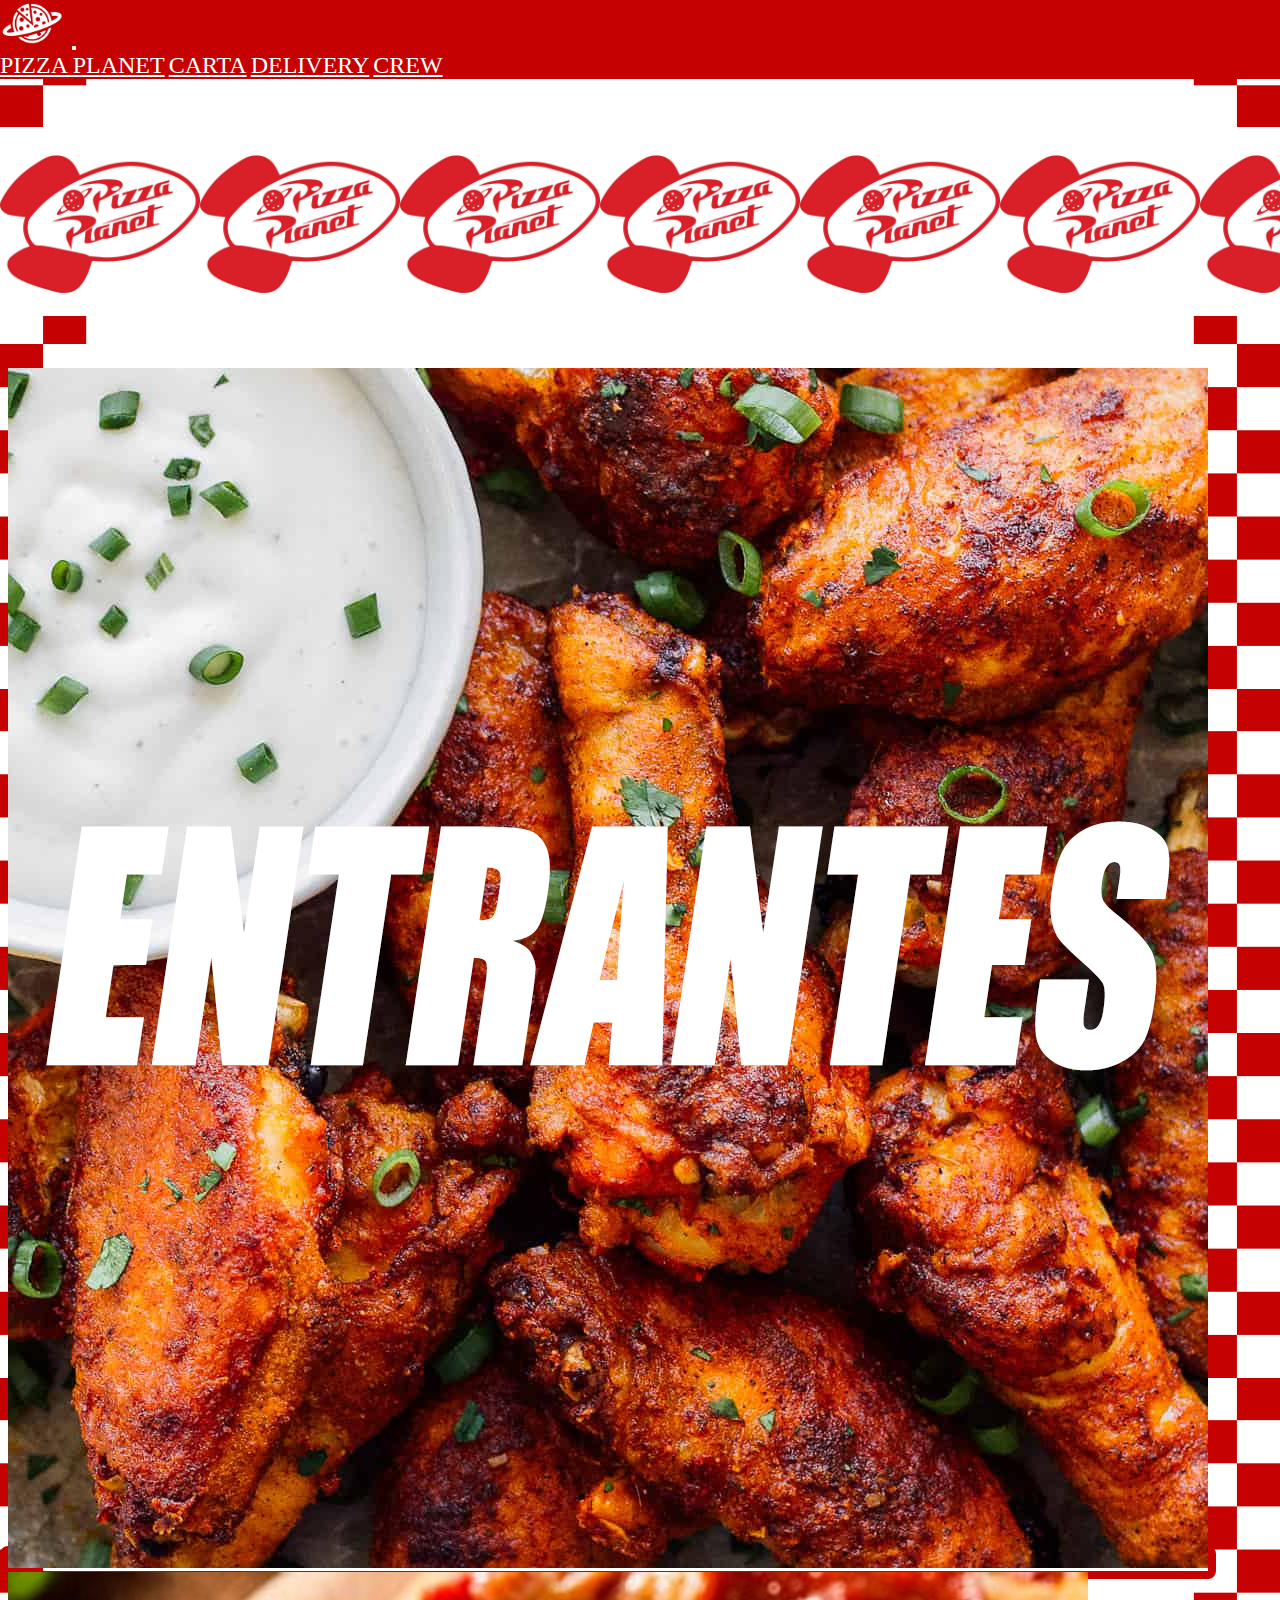
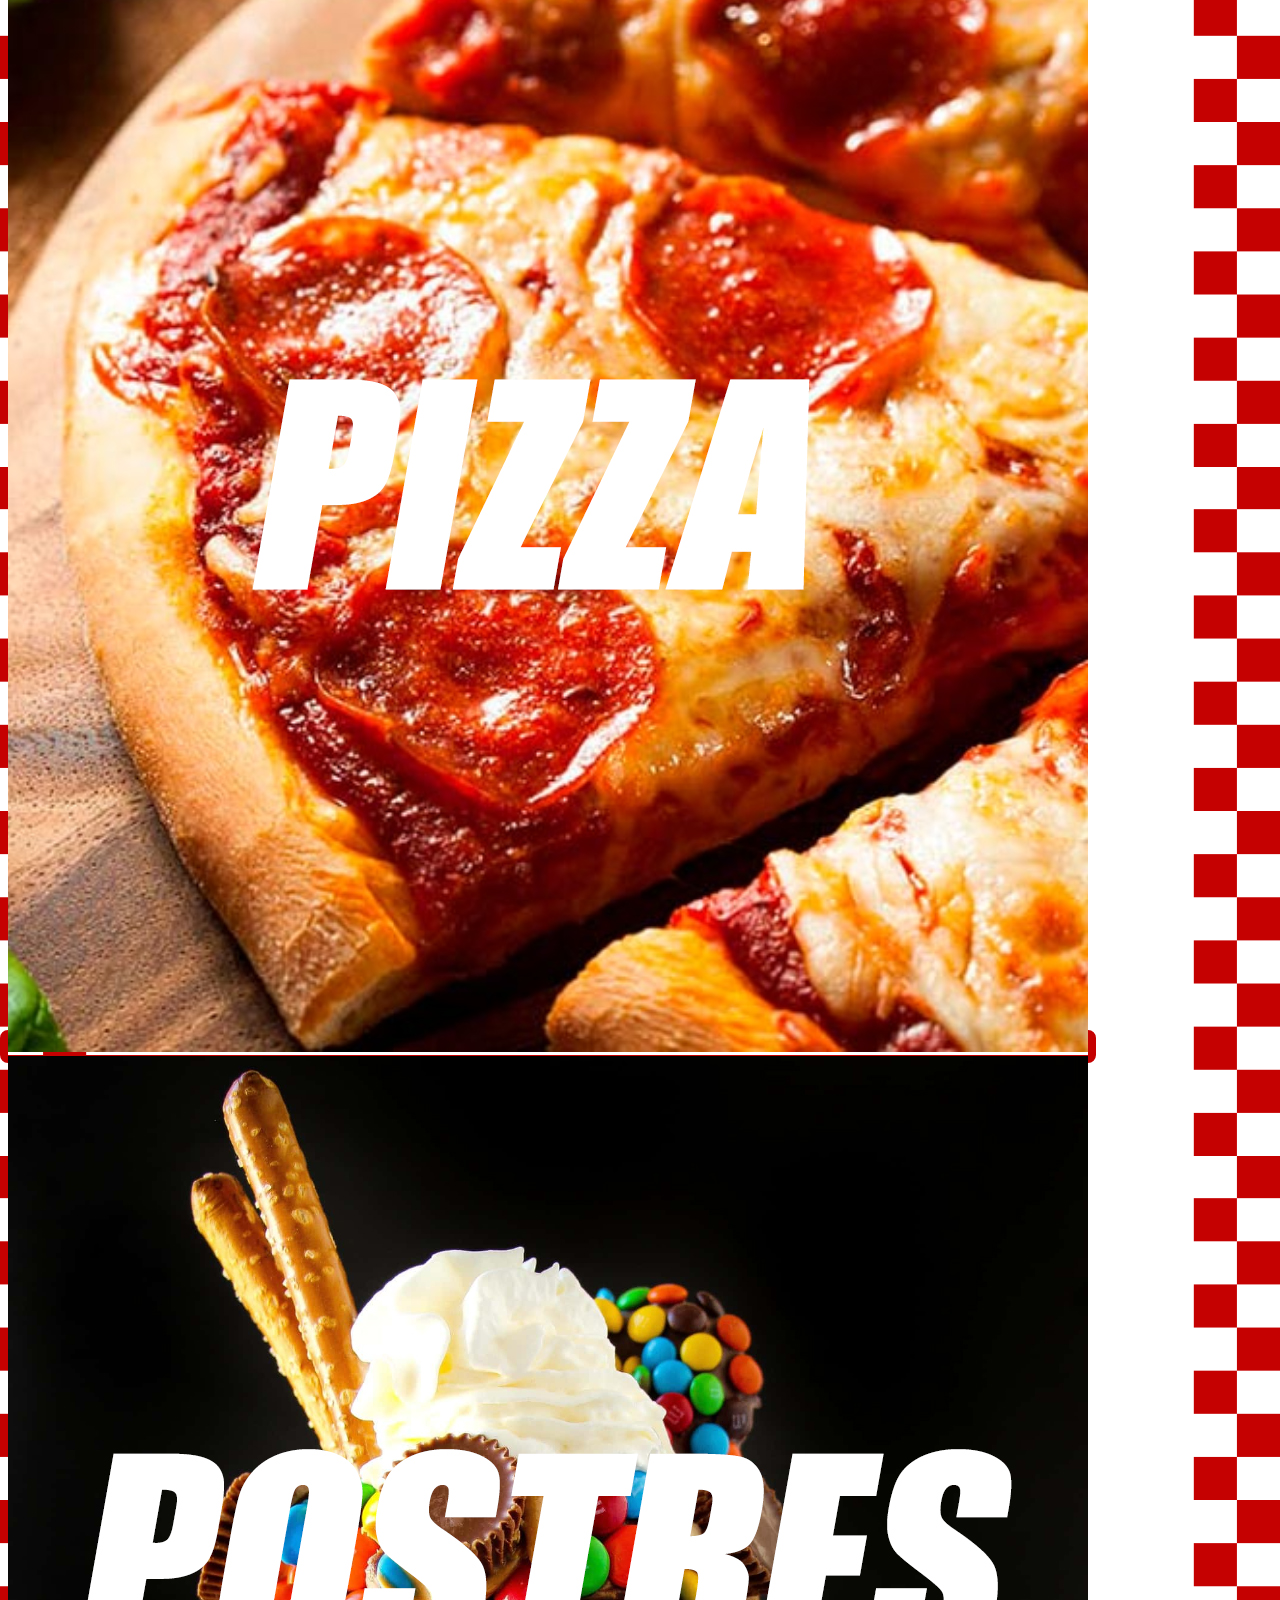
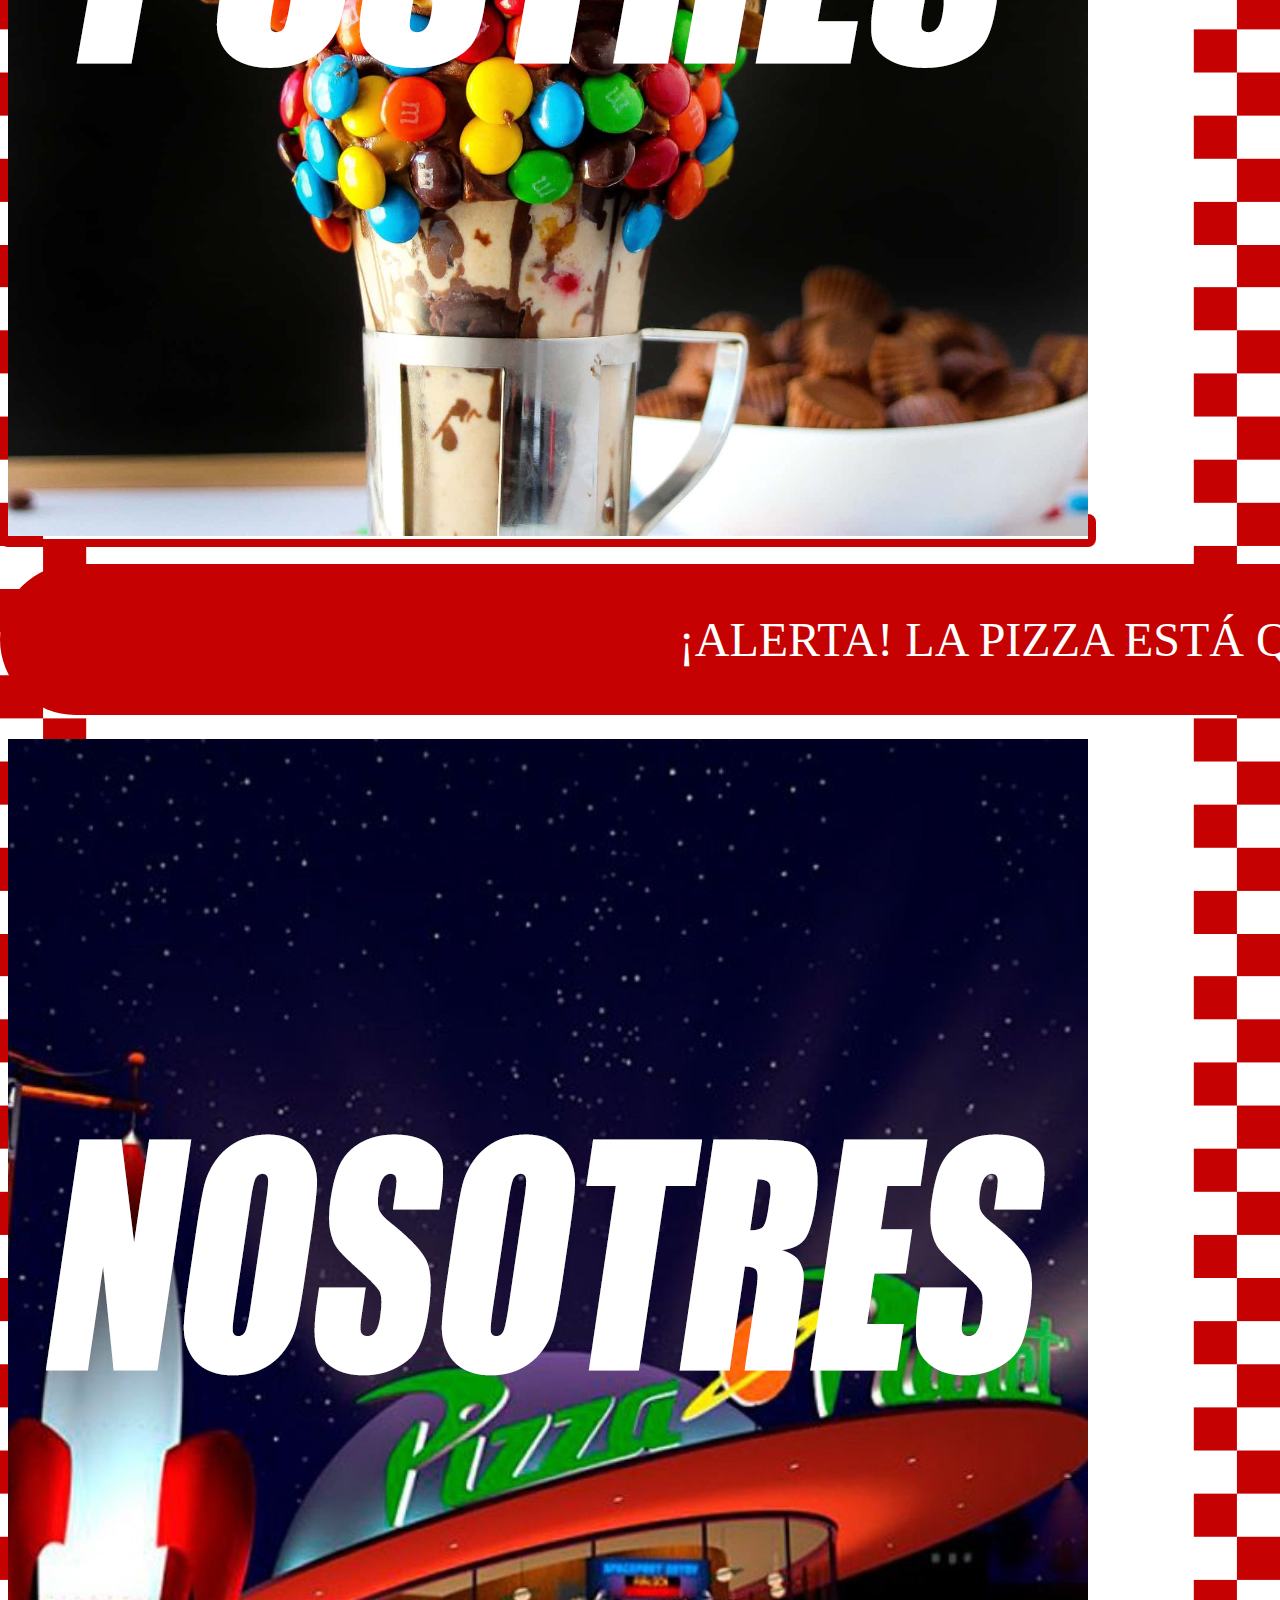
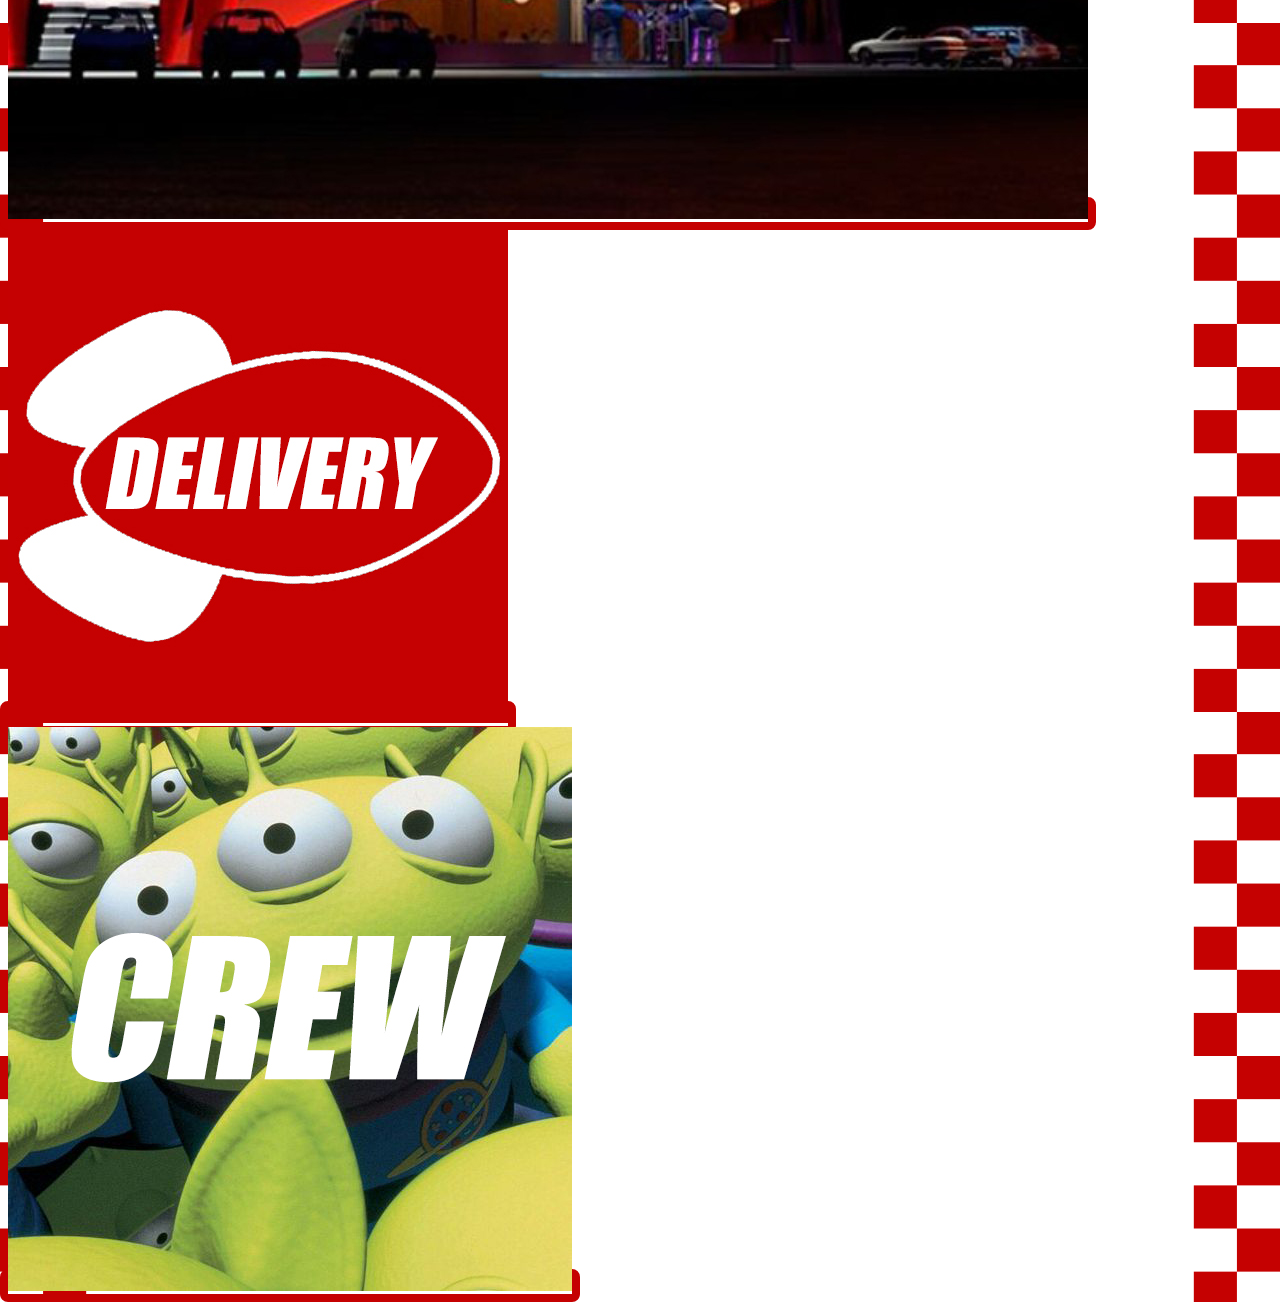
==== index.html @ a9b9d0ba "feat: links added for pages" ====
<!DOCTYPE html>
<html lang="en">
  <head>
    <meta charset="UTF-8" />
    <meta http-equiv="X-UA-Compatible" content="IE=edge" />
    <meta name="viewport" content="width=device-width, initial-scale=1.0" />

    <!--BOOSTRAP & CSS-->
    <link
      href="https://cdn.jsdelivr.net/npm/bootstrap@5.3.0-alpha3/dist/css/bootstrap.min.css"
      rel="stylesheet"
      integrity="sha384-KK94CHFLLe+nY2dmCWGMq91rCGa5gtU4mk92HdvYe+M/SXH301p5ILy+dN9+nJOZ"
      crossorigin="anonymous"
    />
    <link rel="stylesheet" href="css/styles.css" />

    <title>Pizza Planet</title>
  </head>
  <body>



<!--NAVBAR-->

    <nav class="navbar navbar-expand-lg bg-body-tertiary top-bar fixed-top">
      <div class="container-fluid top-bar">
        <a class="navbar-brand" href=""></a>
        <img class="logo-navbar" src="../img/LOGOnavbar.jpg" alt="">
        <button
          class="navbar-toggler"
          type="button"
          data-bs-toggle="collapse"
          data-bs-target="#navbarNavAltMarkup"
          aria-controls="navbarNavAltMarkup"
          aria-expanded="false"
          aria-label="Toggle navigation"
        >
          <span class="navbar-toggler-icon"></span>
        </button>
        <div class="collapse navbar-collapse" id="navbarNavAltMarkup">
          <div class="navbar-nav">
            <a class="nav-link navbar-font" href="./index.html">PIZZA PLANET</a>
            <a class="nav-link navbar-font" aria-current="page" href="./pages/carta.html">CARTA</a>
            <a class="nav-link navbar-font" href="./pages/delivery.html">DELIVERY</a>
            <a class="nav-link navbar-font" href="./pages/crew.html">CREW</a>
          </div>
        </div>
      </div>
    </nav>

<!--BANNER-->
<div class="slider">
  <div class="slide-track">
    <div class="slide">
      <img src="/img/il_fullxfull.2328299146_r556.avif" alt="">
    </div>
    <div class="slide">
      <img src="/img/il_fullxfull.2328299146_r556.avif" alt="">
    </div>
    <div class="slide">
      <img src="/img/il_fullxfull.2328299146_r556.avif" alt="">
    </div>
    <div class="slide">
      <img src="/img/il_fullxfull.2328299146_r556.avif" alt="">
    </div>
    <div class="slide">
      <img src="/img/il_fullxfull.2328299146_r556.avif" alt="">
    </div>
    <div class="slide">
      <img src="/img/il_fullxfull.2328299146_r556.avif" alt="">
    </div>
    <div class="slide">
      <img src="/img/il_fullxfull.2328299146_r556.avif" alt="">
    </div>
    <div class="slide">
      <img src="/img/il_fullxfull.2328299146_r556.avif" alt="">
    </div>
    <div class="slide">
      <img src="/img/il_fullxfull.2328299146_r556.avif" alt="">
    </div>
    <div class="slide">
      <img src="/img/il_fullxfull.2328299146_r556.avif" alt="">
    </div>
    <div class="slide">
      <img src="/img/il_fullxfull.2328299146_r556.avif" alt="">
    </div>
    <div class="slide">
      <img src="/img/il_fullxfull.2328299146_r556.avif" alt="">
    </div>
    <div class="slide">
      <img src="/img/il_fullxfull.2328299146_r556.avif" alt="">
    </div>
    <div class="slide">
      <img src="/img/il_fullxfull.2328299146_r556.avif" alt="">
    </div>
  </div>
</div>

<!--CARDS 1-->
<div class="container">
        <div class="container-fluid">
          <div class="row upper-row justify-content-between">
            <div class="col-12 col-md-4 d-flex justify-content-center">
                <div>
                  <a href="../pages/carta.html" class="card">
                    <img src="../img/wings(1).jpg" alt="entrantes" />
                  </a>
                </div>
            </div>
            <div class="col-12 col-md-4 d-flex justify-content-center">
                <div>
                  <a href="../pages/carta.html" class="card">
                    <img src="../img/pizza(1).jpg" alt="pizzas" />
                  </a>
                </div>
            </div>
            <div class="col-12 col-md-4 d-flex justify-content-center">
                <div>
                  <a href="../pages/carta.html" class="card">
                    <img src="../img/milkshake(1).jpg" alt="milkshakes" />
                  </a>
                </div>
            </div>

<!--BANNER ALERT-->            
              <div class="col-12 alert d-flex justify-content-center">
                ¡ALERTA! LA PIZZA ESTÁ QUE ARDE ¡ALERTA!</div>
<!--CARDS 2-->

        <div class="container-fluid">
          <div class="row d-flex">
            <div class="col-12 col-md-4 d-flex justify-content-center">
                <div>
                  <a href="#" class="card">
                    <img src="../img/pizzaplanet-disney-ok-1.jpg" alt="pizza planet" />
                  </a>
                </div>
            </div>
            <div class="col-12 col-md-4 d-flex justify-content-center">
                <div>
                  <a href="../pages/delivery.html" class="card">
                    <img src="../img/delivery.jpg" alt="delivery" />
                  </a>
                </div>
            </div>
            <div class="col-12 col-md-4 d-flex justify-content-center">
                <div>
                  <a href="../pages/crew.html" class="card">
                    <img src="../img/(1)6d4fbb7d7a683a0e9dc9fb9cd8070f43.jpg" alt="crew" />
                  </a>
                </div>
        </div>
      
</div>


    <script
      src="https://cdn.jsdelivr.net/npm/bootstrap@5.3.0-alpha3/dist/js/bootstrap.bundle.min.js"
      integrity="sha384-ENjdO4Dr2bkBIFxQpeoTz1HIcje39Wm4jDKdf19U8gI4ddQ3GYNS7NTKfAdVQSZe"
      crossorigin="anonymous"
    ></script>
  </body>
</html>
---- css/styles.css ----
* {
    box-sizing: border-box;
    margin: 0;
    padding: 0;
}
:root {
    --red: rgb(197,1,1);
}
body {
    background-image: url(../img/backgroundpizzaplanet.png);
    background-size: contain;
    background-repeat: repeat-y;
    font-family: Impact;
}

.logo-navbar{
    height: 3em;
}
.top-bar {
    background-color: rgb(197,1,1) !important;
}
.navbar-font{
    font-family: Impact;
    color: white;
    font-size: x-large;
}

/*FIRST PAGE */

.slider {
    width: 75vw;
    height: auto;
    margin-top: 3em;
    margin-bottom: 3em;
    overflow: hidden;
}
.slider, .slide-track {
    display: flex;
    animation: scroll 40s linear infinite;
    width: calc(200px * 14);
}
.slider, .slide {
    width: 200px;
}

.slider, .slide-track img {
    width: 100%;
}

@keyframes scroll {
    0% {    
        transform: translateX(0);
    }
    100% {
        transform: translateX(cal(-200px * 7));
    }
}

.card{
    border: rgb(197,1,1) 0.5em solid;
    height: 20em;
    width: 20em;
    border-radius: 0.5em;
    cursor: pointer;
    margin-bottom: 1em;
}
.alert {
    display: flex;
    justify-content: center;
    align-items: center;
    width: 50em;
    background-color: rgb(197,1,1);
    border-radius: 2em;
    color: white;
    font-size: 3em;
    margin-top: 0.5em;
    margin-bottom: 0.5em;
    padding: 1em;
}

/*CARTA*/

.title {
    background-color: var(--red);
    border-radius: 0.5em;
    color: white;
    height: 2em;
    font-size: 2em;
    margin-top: 2em;
}

.plato {
    border: rgb(197,1,1) 0.5em solid;
    height: 30em;
    width: 20em;
    border-radius: 0.5em;
    cursor: pointer;
    margin-bottom: 1em; 
}
.card-images {
    height: 19em;
    width: 19em;
}

/*FORMULARIO*/

.formulario {
    border: 0.5em solid var(--red);
    margin-top: 18em;
    padding: 5em;
    margin-bottom: 20em;
}

/*CREW*/
.crewcardtop {
    border: rgb(197,1,1) 0.5em solid;
    height: 20em;
    width: 70em;
    border-radius: 0.5em;
    cursor: pointer;
    margin-bottom: 1em;
    margin-top: 10em;
}

.crewcard {
    border: rgb(197,1,1) 0.5em solid;
    height: 20em;
    width: 70em;
    border-radius: 0.5em;
    cursor: pointer;
    margin-bottom: 1em;
    margin-top: 3em;
    margin-left: 5em;
}

.alienpic {
    height: 17em;
    width: 17em;
    margin-top: 1em;
    margin-left: 1em;
}

.alert2 {
    display: flex;
    justify-content: center;
    align-items: center;
    width: 25em;
    background-color: rgb(197,1,1);
    border-radius: 2em;
    color: white;
    font-size: 3em;
    margin-top: 4em;
    padding: 1em;
    margin-left: 0.8em;
}
.alert3 {
    display: flex;
    justify-content: center;
    align-items: center;
    width: 70em;
    border: solid rgb(197,1,1) 0.2em;
    border-radius: 0.5em;
    color: black;
    font-size: 1em;
    margin-top: 0.5em;
    padding: 1em;
    margin-left: 5em;
}
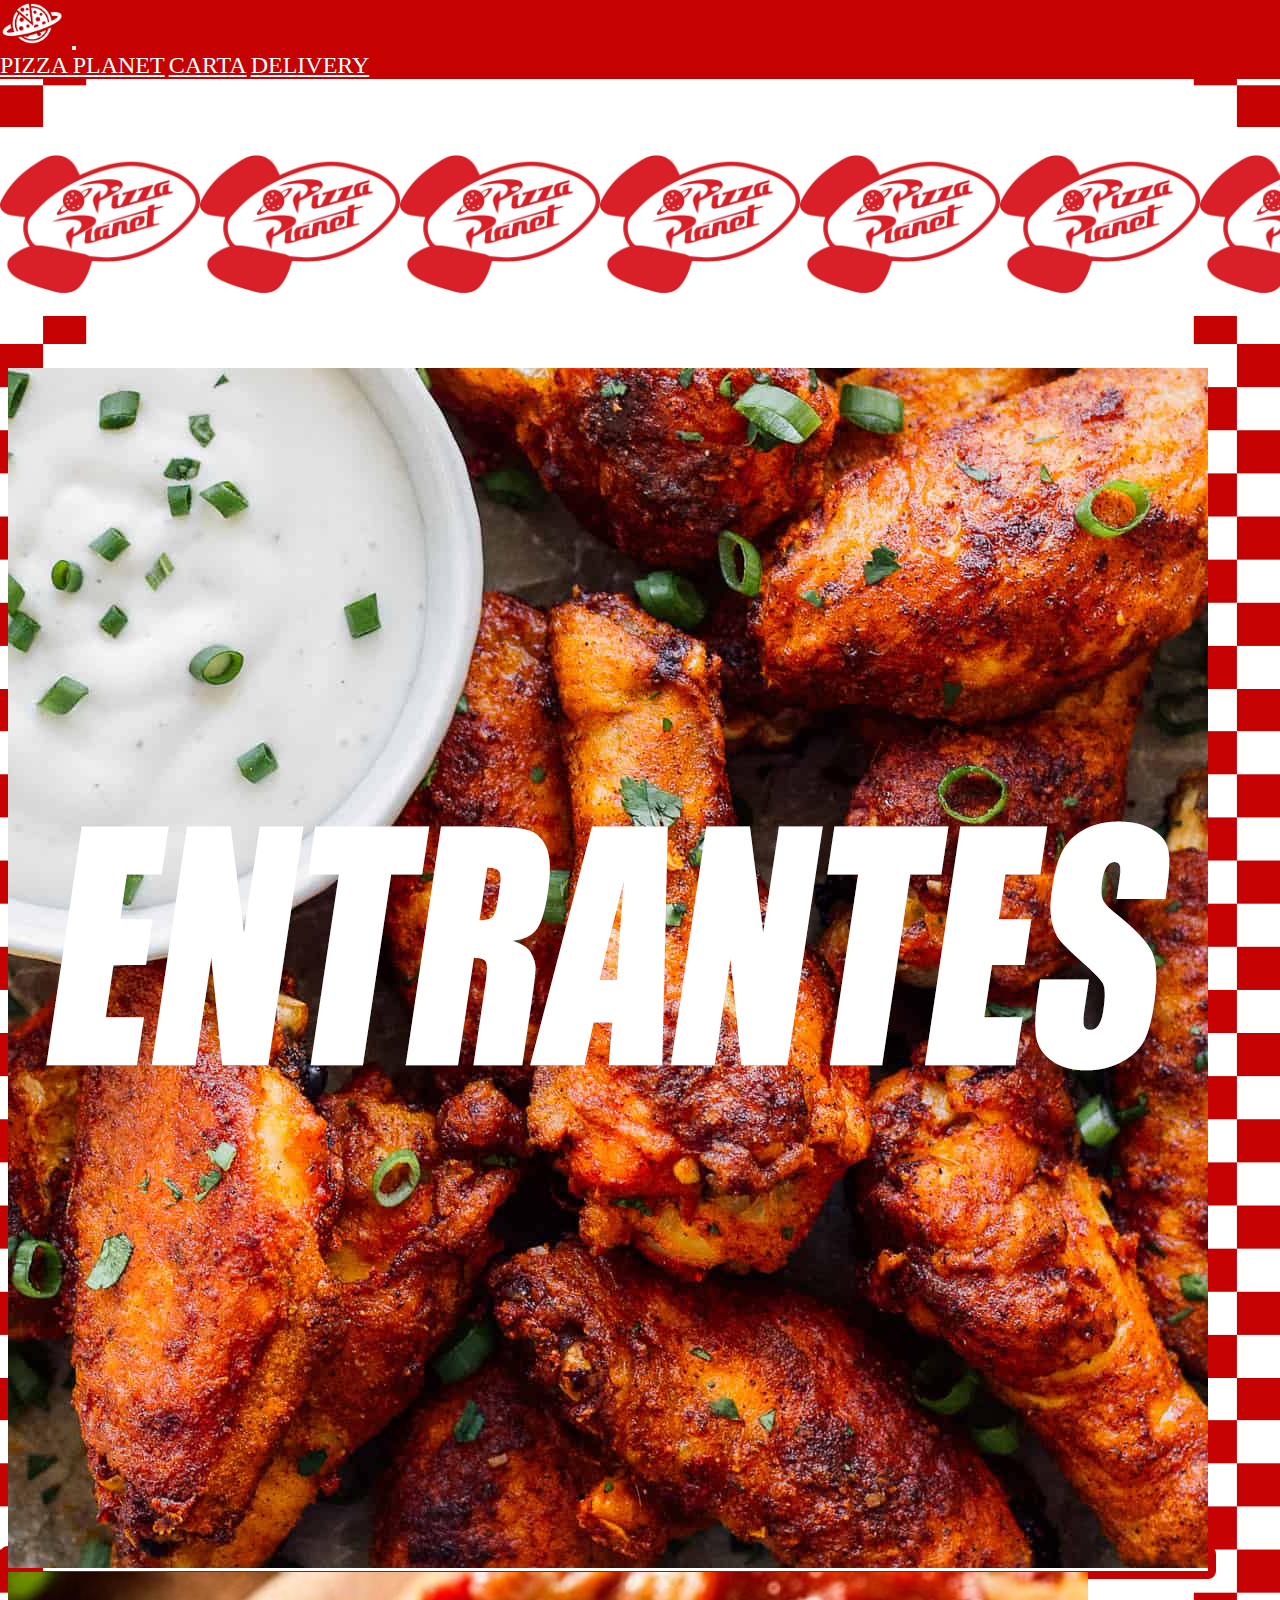
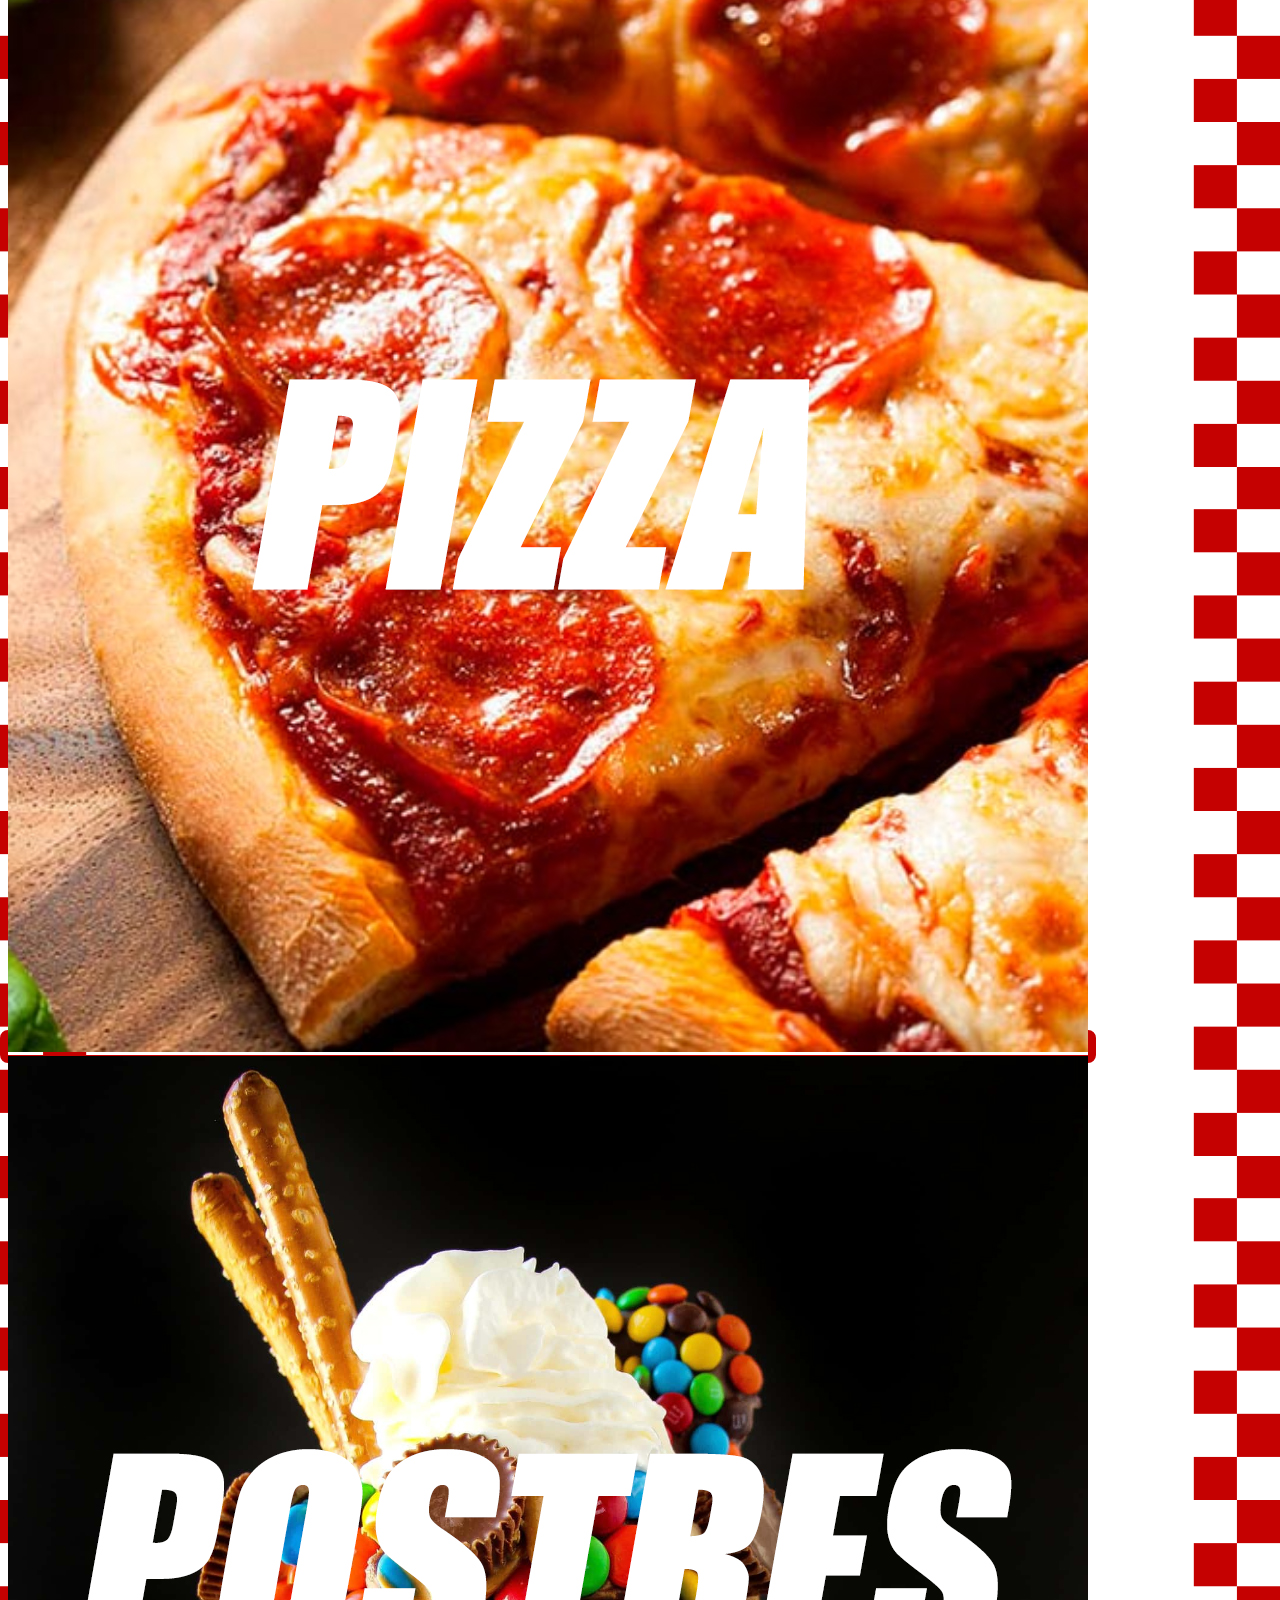
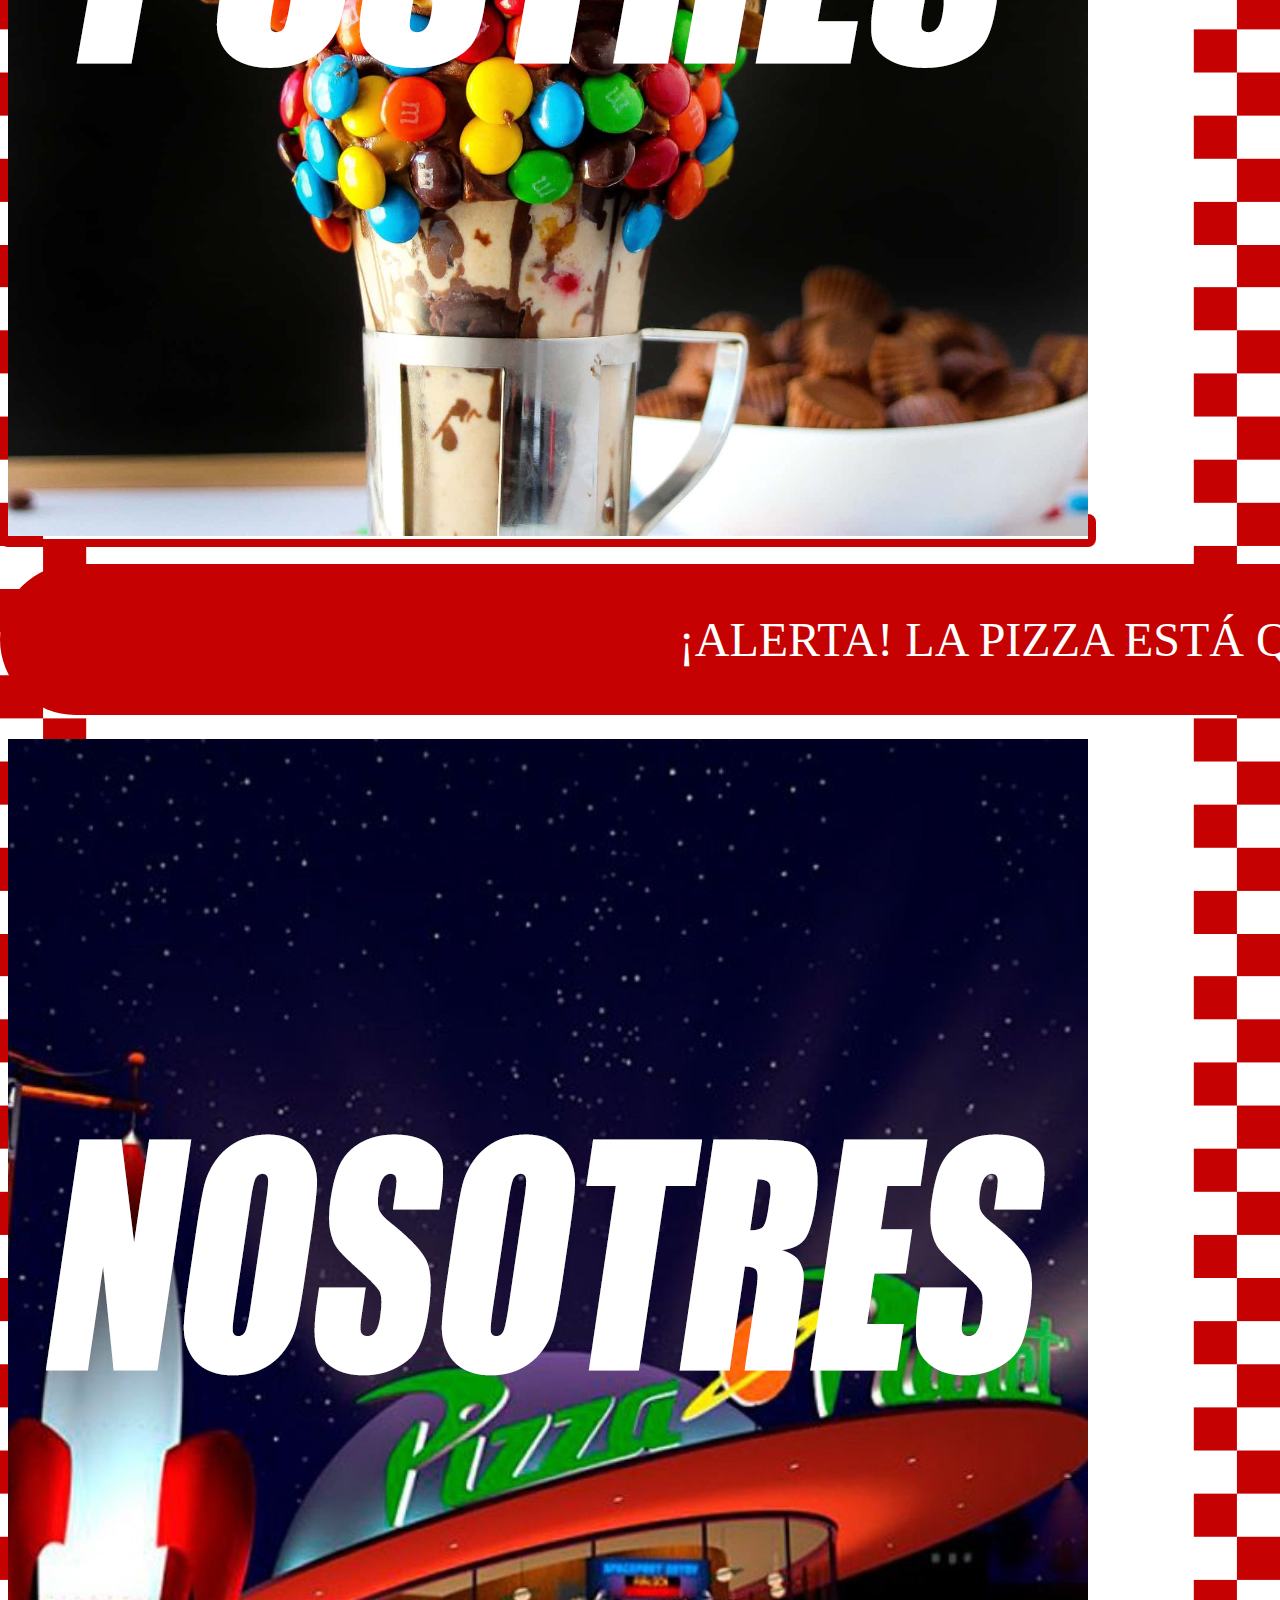
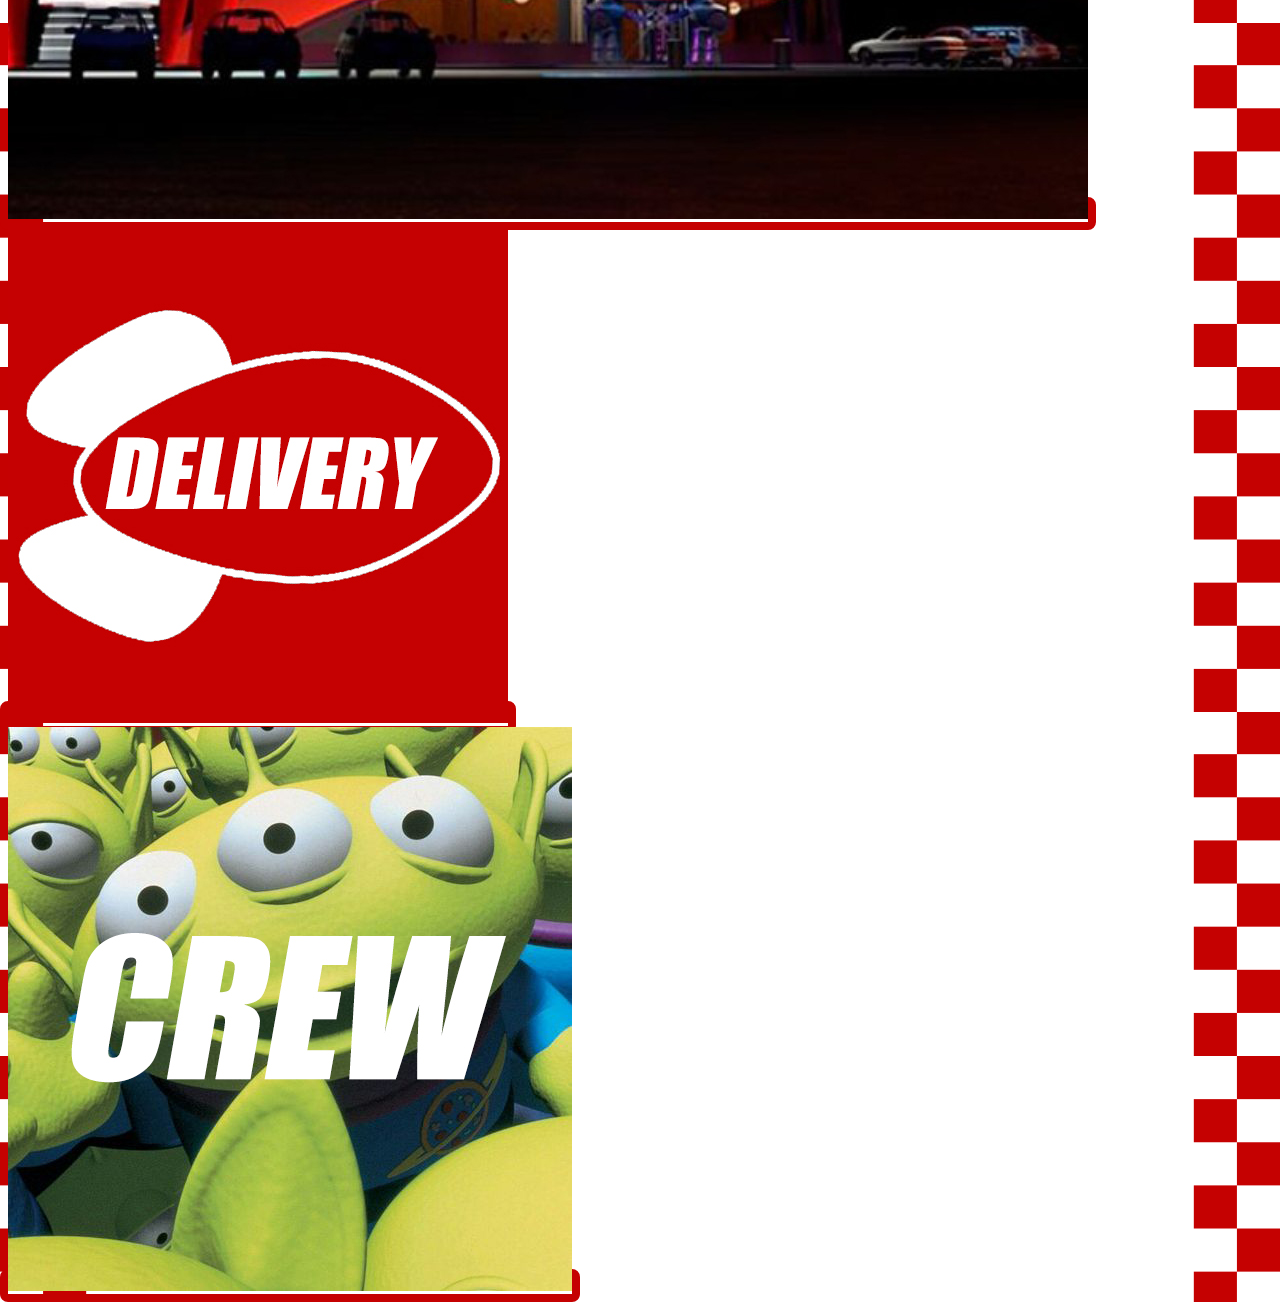
==== commit b5dadc23: "Crew page deleted nd changes in links fixed. Navbar modified nd project apparently finished." ====
--- a/index.html
+++ b/index.html
@@ -25,7 +25,7 @@
     <nav class="navbar navbar-expand-lg bg-body-tertiary top-bar fixed-top">
       <div class="container-fluid top-bar">
         <a class="navbar-brand" href=""></a>
-        <img class="logo-navbar" src="../img/LOGOnavbar.jpg" alt="">
+        <img class="logo-navbar" src="./img/LOGOnavbar.jpg" alt="">
         <button
           class="navbar-toggler"
           type="button"
@@ -39,10 +39,9 @@
         </button>
         <div class="collapse navbar-collapse" id="navbarNavAltMarkup">
           <div class="navbar-nav">
-            <a class="nav-link navbar-font" href="./index.html">PIZZA PLANET</a>
+            <a class="nav-link navbar-font" href="/index.html">PIZZA PLANET</a>
             <a class="nav-link navbar-font" aria-current="page" href="./pages/carta.html">CARTA</a>
             <a class="nav-link navbar-font" href="./pages/delivery.html">DELIVERY</a>
-            <a class="nav-link navbar-font" href="./pages/crew.html">CREW</a>
           </div>
         </div>
       </div>
@@ -99,25 +98,25 @@
 <!--CARDS 1-->
 <div class="container">
         <div class="container-fluid">
-          <div class="row upper-row justify-content-between">
+          <div class="row justify-content-between">
             <div class="col-12 col-md-4 d-flex justify-content-center">
                 <div>
-                  <a href="../pages/carta.html" class="card">
-                    <img src="../img/wings(1).jpg" alt="entrantes" />
+                  <a href="./pages/carta.html" class="card">
+                    <img src="./img/wings(1).jpg" alt="entrantes" />
                   </a>
                 </div>
             </div>
             <div class="col-12 col-md-4 d-flex justify-content-center">
                 <div>
-                  <a href="../pages/carta.html" class="card">
-                    <img src="../img/pizza(1).jpg" alt="pizzas" />
+                  <a href="./pages/carta.html" class="card">
+                    <img src="./img/pizza(1).jpg" alt="pizzas" />
                   </a>
                 </div>
             </div>
             <div class="col-12 col-md-4 d-flex justify-content-center">
                 <div>
-                  <a href="../pages/carta.html" class="card">
-                    <img src="../img/milkshake(1).jpg" alt="milkshakes" />
+                  <a href="./pages/carta.html" class="card">
+                    <img src="./img/milkshake(1).jpg" alt="milkshakes" />
                   </a>
                 </div>
             </div>
@@ -131,22 +130,22 @@
           <div class="row d-flex">
             <div class="col-12 col-md-4 d-flex justify-content-center">
                 <div>
-                  <a href="#" class="card">
-                    <img src="../img/pizzaplanet-disney-ok-1.jpg" alt="pizza planet" />
+                  <a href="./index.html" class="card">
+                    <img src="./img/pizzaplanet-disney-ok-1.jpg" alt="pizza planet" />
                   </a>
                 </div>
             </div>
             <div class="col-12 col-md-4 d-flex justify-content-center">
                 <div>
-                  <a href="../pages/delivery.html" class="card">
-                    <img src="../img/delivery.jpg" alt="delivery" />
+                  <a href="./pages/delivery.html" class="card">
+                    <img src="./img/delivery.jpg" alt="delivery" />
                   </a>
                 </div>
             </div>
             <div class="col-12 col-md-4 d-flex justify-content-center">
                 <div>
-                  <a href="../pages/crew.html" class="card">
-                    <img src="../img/(1)6d4fbb7d7a683a0e9dc9fb9cd8070f43.jpg" alt="crew" />
+                  <a href="#" class="card">
+                    <img src="./img/(1)6d4fbb7d7a683a0e9dc9fb9cd8070f43.jpg" alt="crew" />
                   </a>
                 </div>
         </div>
--- a/css/styles.css
+++ b/css/styles.css
@@ -105,65 +105,10 @@
 /*FORMULARIO*/
 
 .formulario {
+
     border: 0.5em solid var(--red);
-    margin-top: 18em;
+    margin-top: 11em;
     padding: 5em;
     margin-bottom: 20em;
 }
 
-/*CREW*/
-.crewcardtop {
-    border: rgb(197,1,1) 0.5em solid;
-    height: 20em;
-    width: 70em;
-    border-radius: 0.5em;
-    cursor: pointer;
-    margin-bottom: 1em;
-    margin-top: 10em;
-}
-
-.crewcard {
-    border: rgb(197,1,1) 0.5em solid;
-    height: 20em;
-    width: 70em;
-    border-radius: 0.5em;
-    cursor: pointer;
-    margin-bottom: 1em;
-    margin-top: 3em;
-    margin-left: 5em;
-}
-
-.alienpic {
-    height: 17em;
-    width: 17em;
-    margin-top: 1em;
-    margin-left: 1em;
-}
-
-.alert2 {
-    display: flex;
-    justify-content: center;
-    align-items: center;
-    width: 25em;
-    background-color: rgb(197,1,1);
-    border-radius: 2em;
-    color: white;
-    font-size: 3em;
-    margin-top: 4em;
-    padding: 1em;
-    margin-left: 0.8em;
-}
-.alert3 {
-    display: flex;
-    justify-content: center;
-    align-items: center;
-    width: 70em;
-    border: solid rgb(197,1,1) 0.2em;
-    border-radius: 0.5em;
-    color: black;
-    font-size: 1em;
-    margin-top: 0.5em;
-    padding: 1em;
-    margin-left: 5em;
-}
-
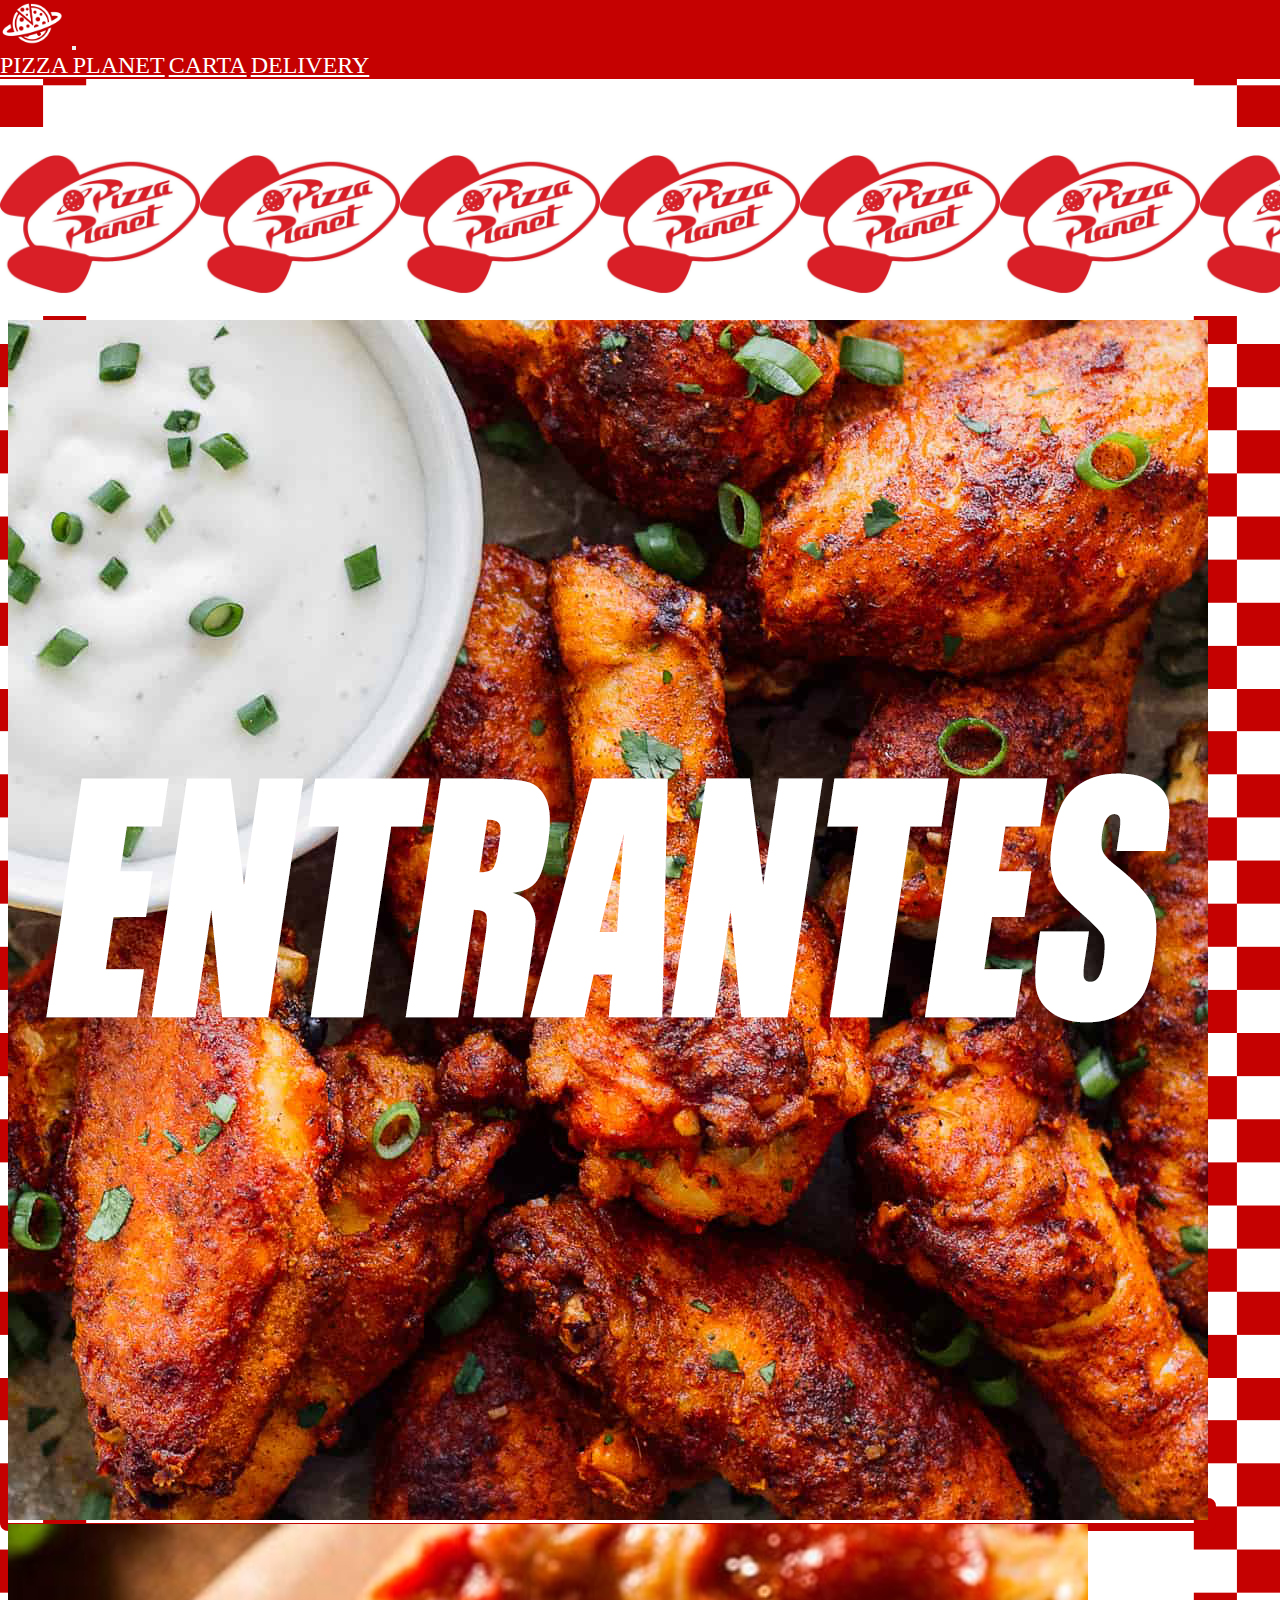
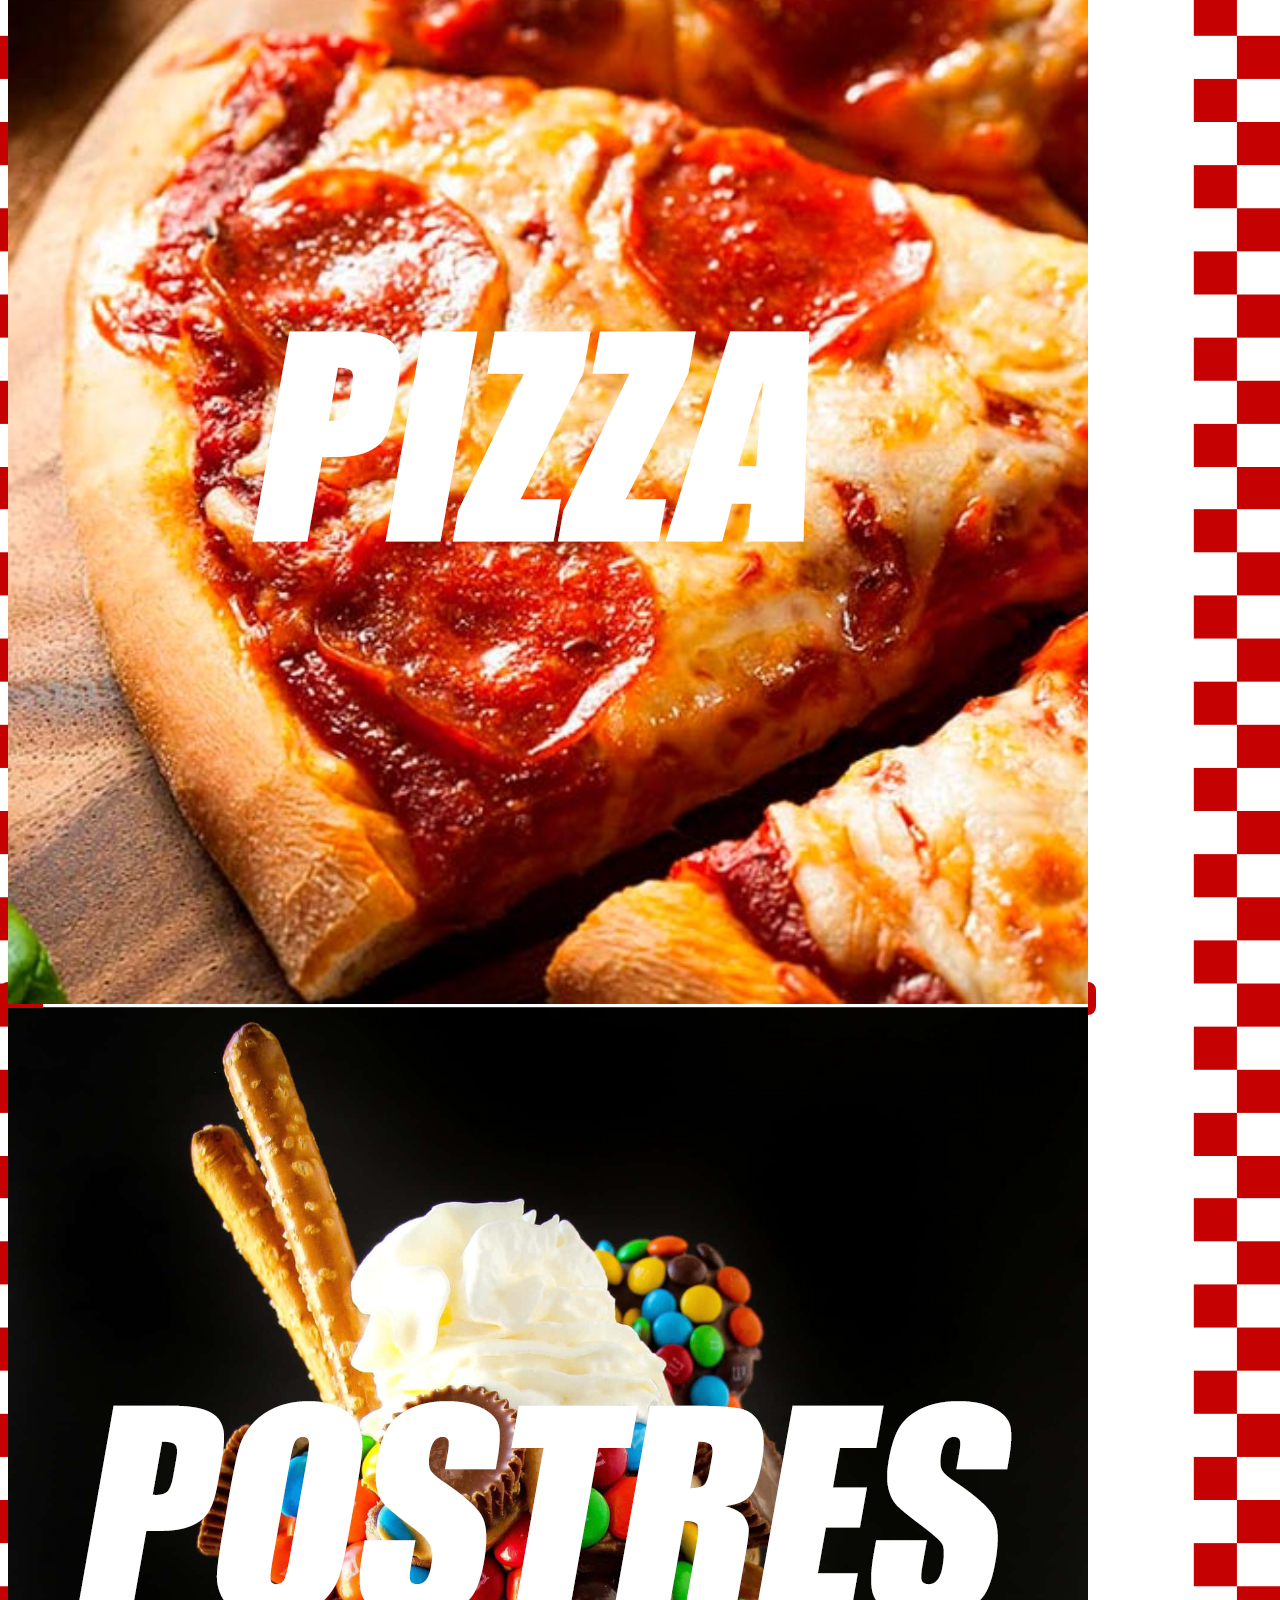
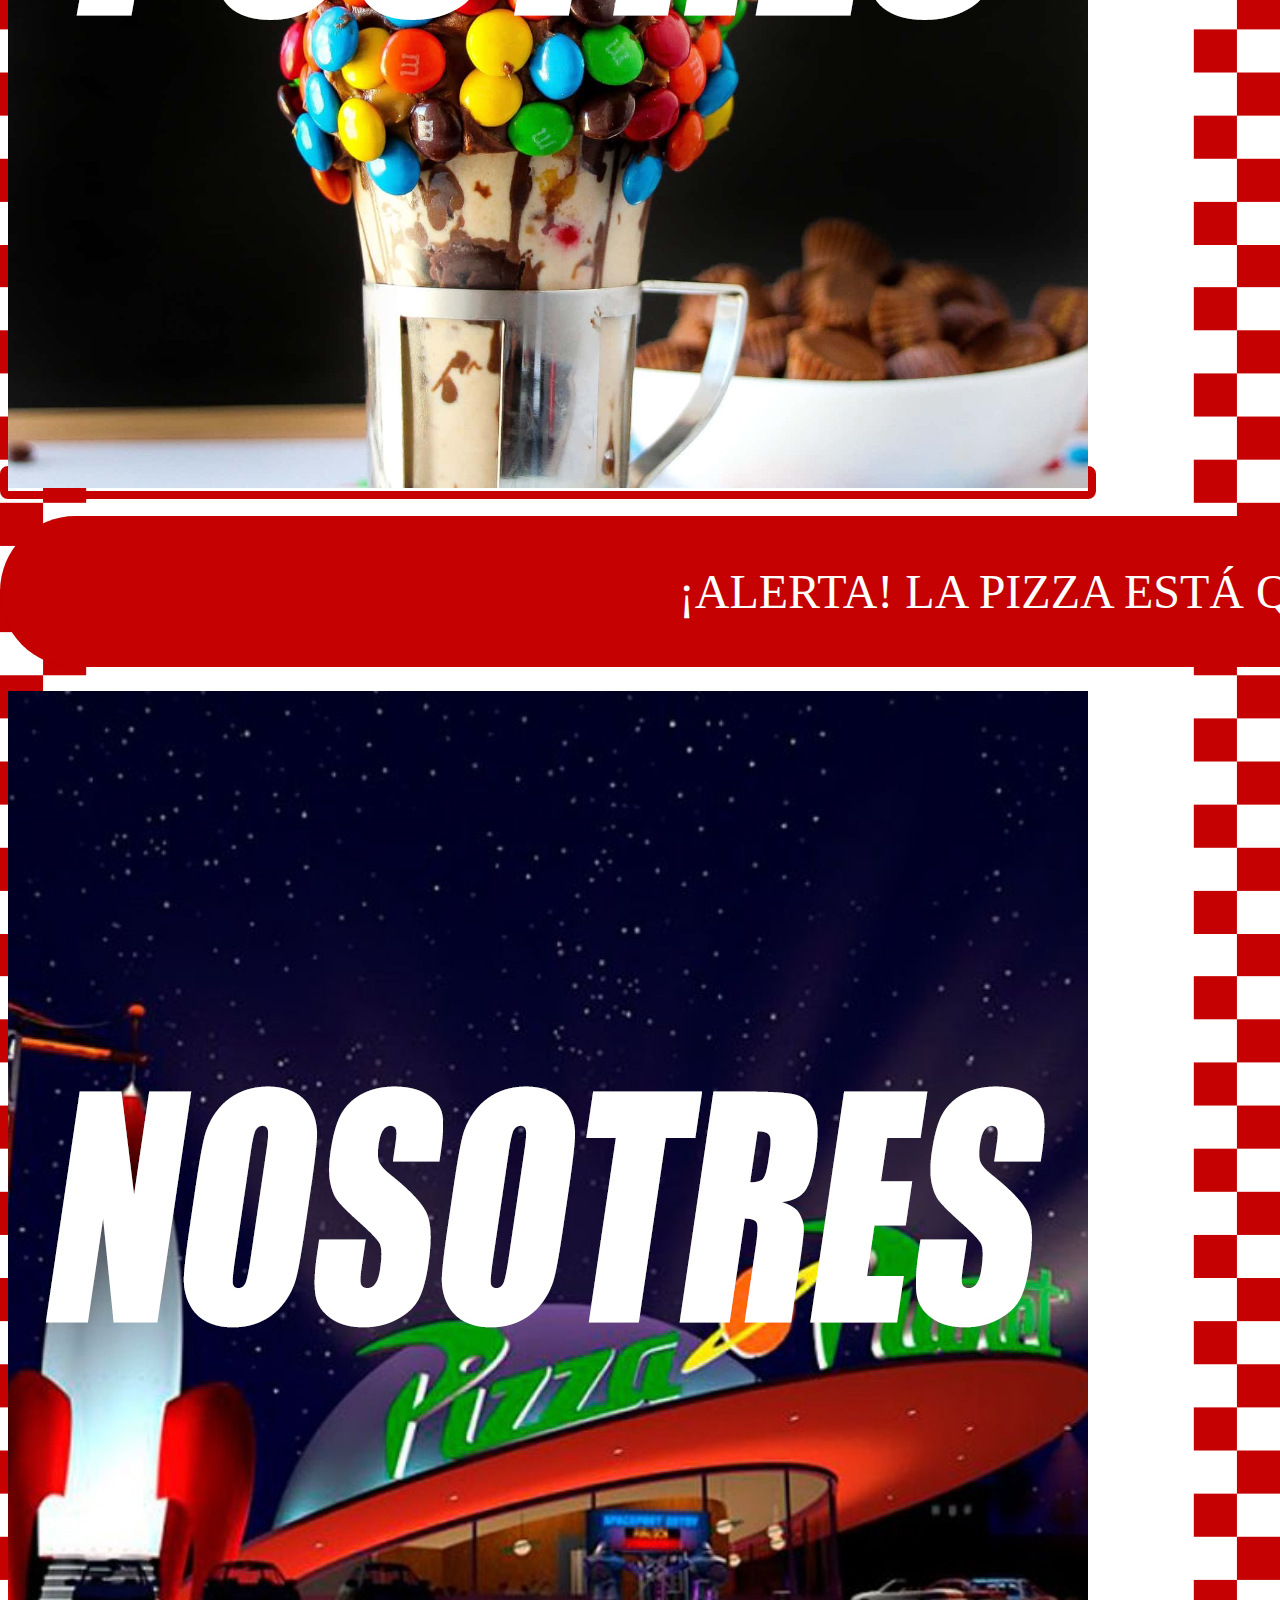
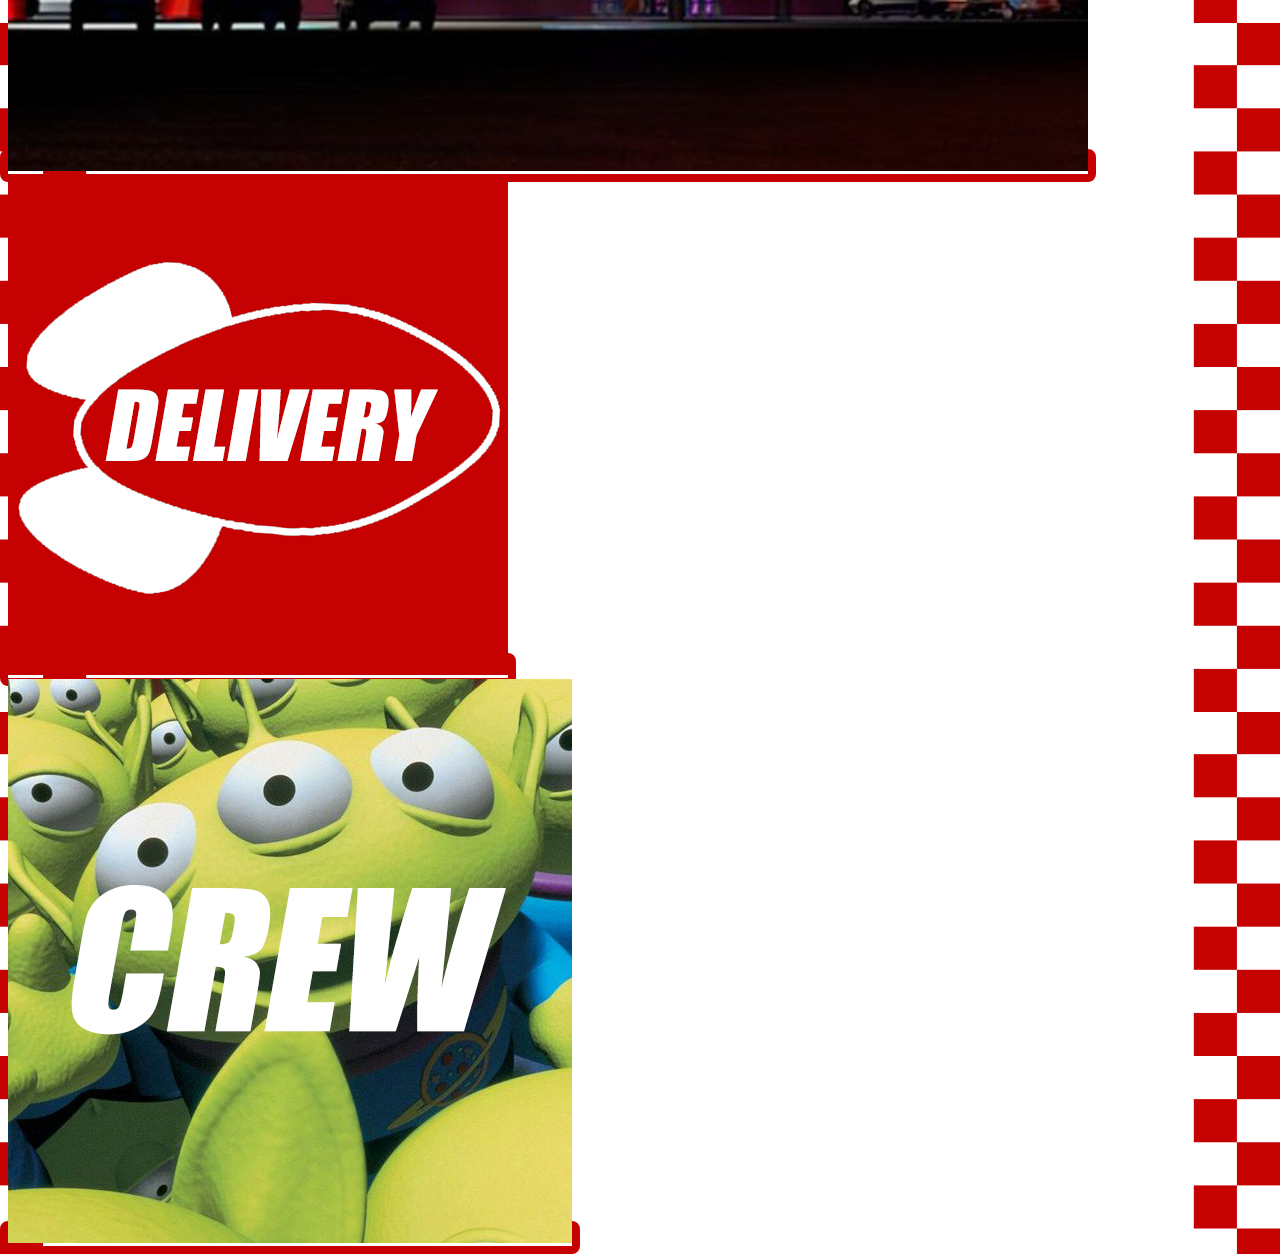
==== commit 9213c34e: "Feat:link img banner fixed" ====
--- a/index.html
+++ b/index.html
@@ -51,46 +51,46 @@
 <div class="slider">
   <div class="slide-track">
     <div class="slide">
-      <img src="/img/il_fullxfull.2328299146_r556.avif" alt="">
+      <img src="./img/il_fullxfull.2328299146_r556.avif" alt="">
     </div>
     <div class="slide">
-      <img src="/img/il_fullxfull.2328299146_r556.avif" alt="">
+      <img src="./img/il_fullxfull.2328299146_r556.avif" alt="">
     </div>
     <div class="slide">
-      <img src="/img/il_fullxfull.2328299146_r556.avif" alt="">
+      <img src="./img/il_fullxfull.2328299146_r556.avif" alt="">
     </div>
     <div class="slide">
-      <img src="/img/il_fullxfull.2328299146_r556.avif" alt="">
+      <img src="./img/il_fullxfull.2328299146_r556.avif" alt="">
     </div>
     <div class="slide">
-      <img src="/img/il_fullxfull.2328299146_r556.avif" alt="">
+      <img src="./img/il_fullxfull.2328299146_r556.avif" alt="">
     </div>
     <div class="slide">
-      <img src="/img/il_fullxfull.2328299146_r556.avif" alt="">
+      <img src="./img/il_fullxfull.2328299146_r556.avif" alt="">
     </div>
     <div class="slide">
-      <img src="/img/il_fullxfull.2328299146_r556.avif" alt="">
+      <img src="./img/il_fullxfull.2328299146_r556.avif" alt="">
     </div>
     <div class="slide">
-      <img src="/img/il_fullxfull.2328299146_r556.avif" alt="">
+      <img src="./img/il_fullxfull.2328299146_r556.avif" alt="">
     </div>
     <div class="slide">
-      <img src="/img/il_fullxfull.2328299146_r556.avif" alt="">
+      <img src="./img/il_fullxfull.2328299146_r556.avif" alt="">
     </div>
     <div class="slide">
-      <img src="/img/il_fullxfull.2328299146_r556.avif" alt="">
+      <img src="./img/il_fullxfull.2328299146_r556.avif" alt="">
     </div>
     <div class="slide">
-      <img src="/img/il_fullxfull.2328299146_r556.avif" alt="">
+      <img src="./img/il_fullxfull.2328299146_r556.avif" alt="">
     </div>
     <div class="slide">
-      <img src="/img/il_fullxfull.2328299146_r556.avif" alt="">
+      <img src="./img/il_fullxfull.2328299146_r556.avif" alt="">
     </div>
     <div class="slide">
-      <img src="/img/il_fullxfull.2328299146_r556.avif" alt="">
+      <img src="./img/il_fullxfull.2328299146_r556.avif" alt="">
     </div>
     <div class="slide">
-      <img src="/img/il_fullxfull.2328299146_r556.avif" alt="">
+      <img src="./img/il_fullxfull.2328299146_r556.avif" alt="">
     </div>
   </div>
 </div>
--- a/css/styles.css
+++ b/css/styles.css
@@ -28,31 +28,33 @@
 /*FIRST PAGE */
 
 .slider {
-    width: 75vw;
+    width: 100%;
     height: auto;
+    overflow: hidden;
     margin-top: 3em;
-    margin-bottom: 3em;
-    overflow: hidden;
 }
-.slider, .slide-track {
+.slider .slide-track {
     display: flex;
-    animation: scroll 40s linear infinite;
+    animation: scroll 50s linear infinite;
+    -webkit-animation: scroll 50s linear infinite;
     width: calc(200px * 14);
 }
-.slider, .slide {
+.slider .slide {
     width: 200px;
 }
 
-.slider, .slide-track img {
+.slider .slide img {
     width: 100%;
 }
 
 @keyframes scroll {
     0% {    
+        -webkit-transform: translateX(0);
         transform: translateX(0);
     }
     100% {
-        transform: translateX(cal(-200px * 7));
+        -webkit-transform: translateX(calc(-200px * 7));
+        transform: translateX(calc(-200px * 7));
     }
 }
 
@@ -95,7 +97,7 @@
     width: 20em;
     border-radius: 0.5em;
     cursor: pointer;
-    margin-bottom: 1em; 
+    margin-bottom: 1em;
 }
 .card-images {
     height: 19em;
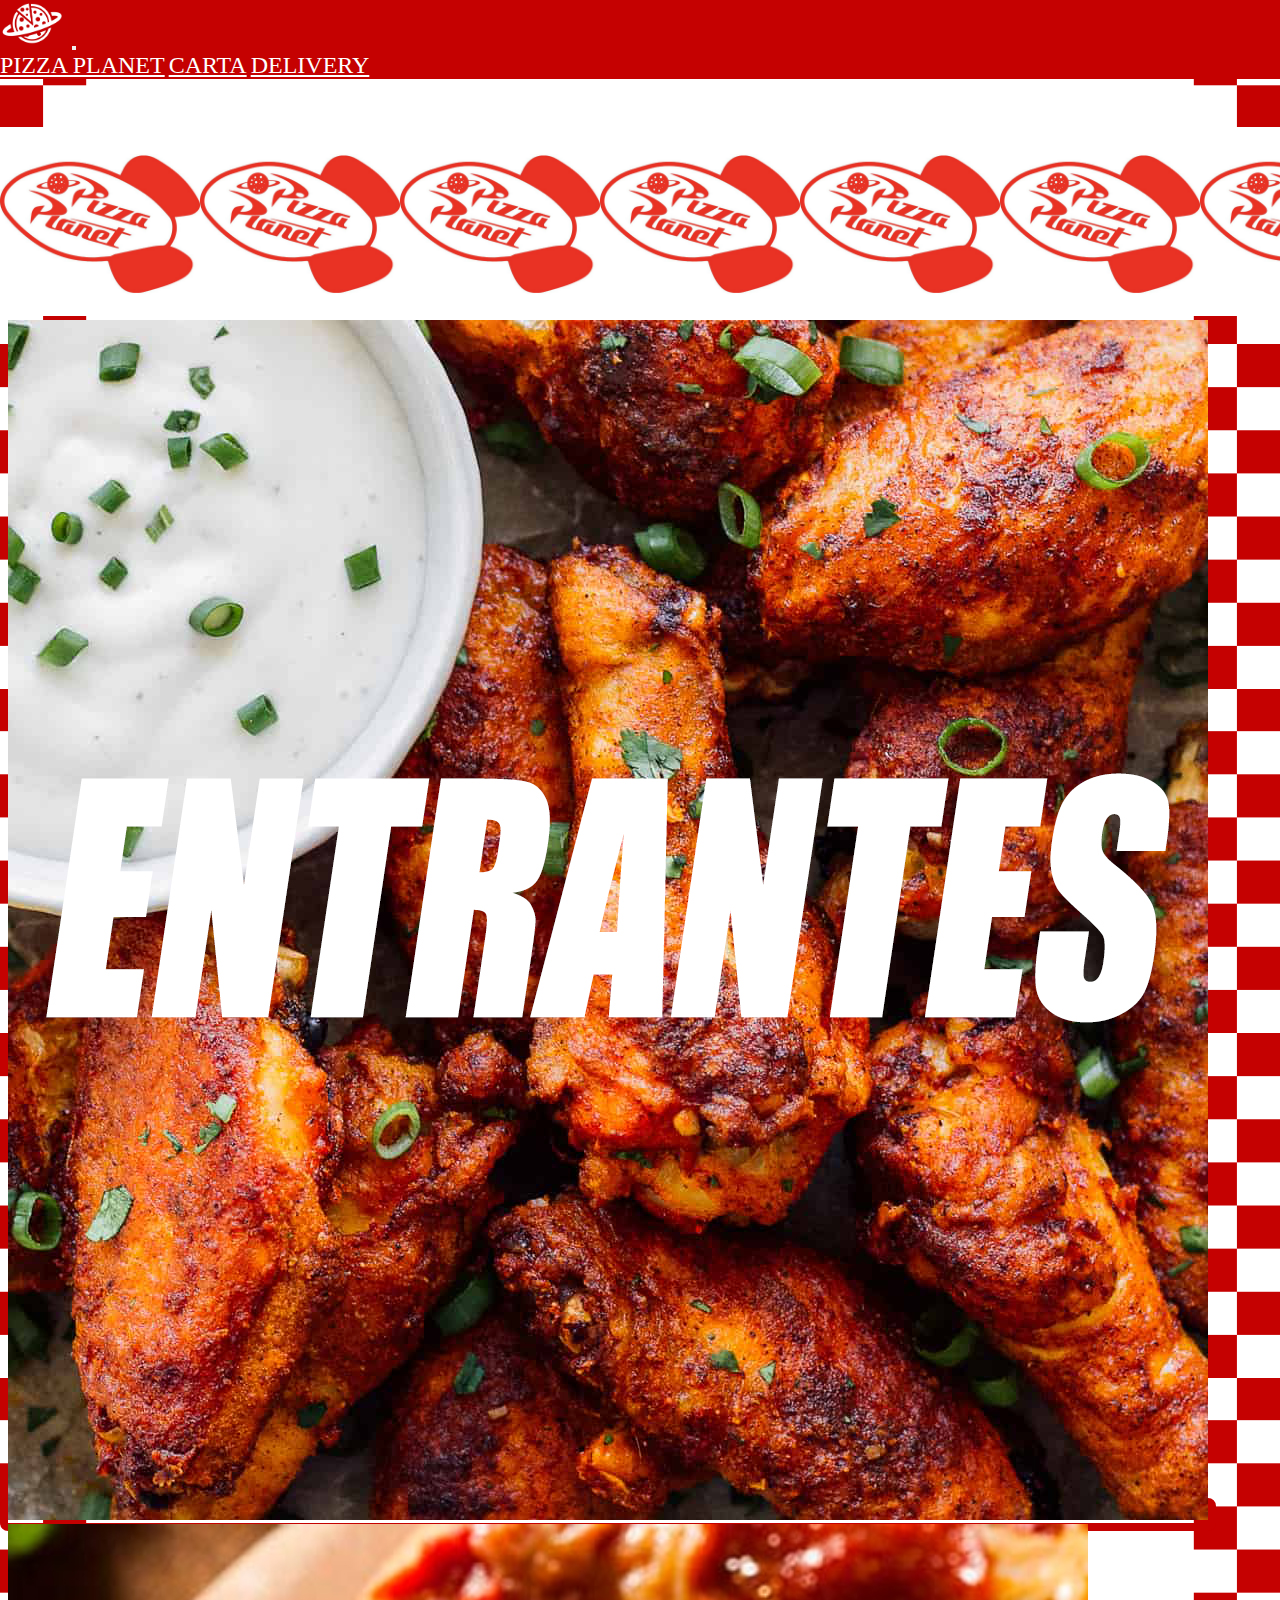
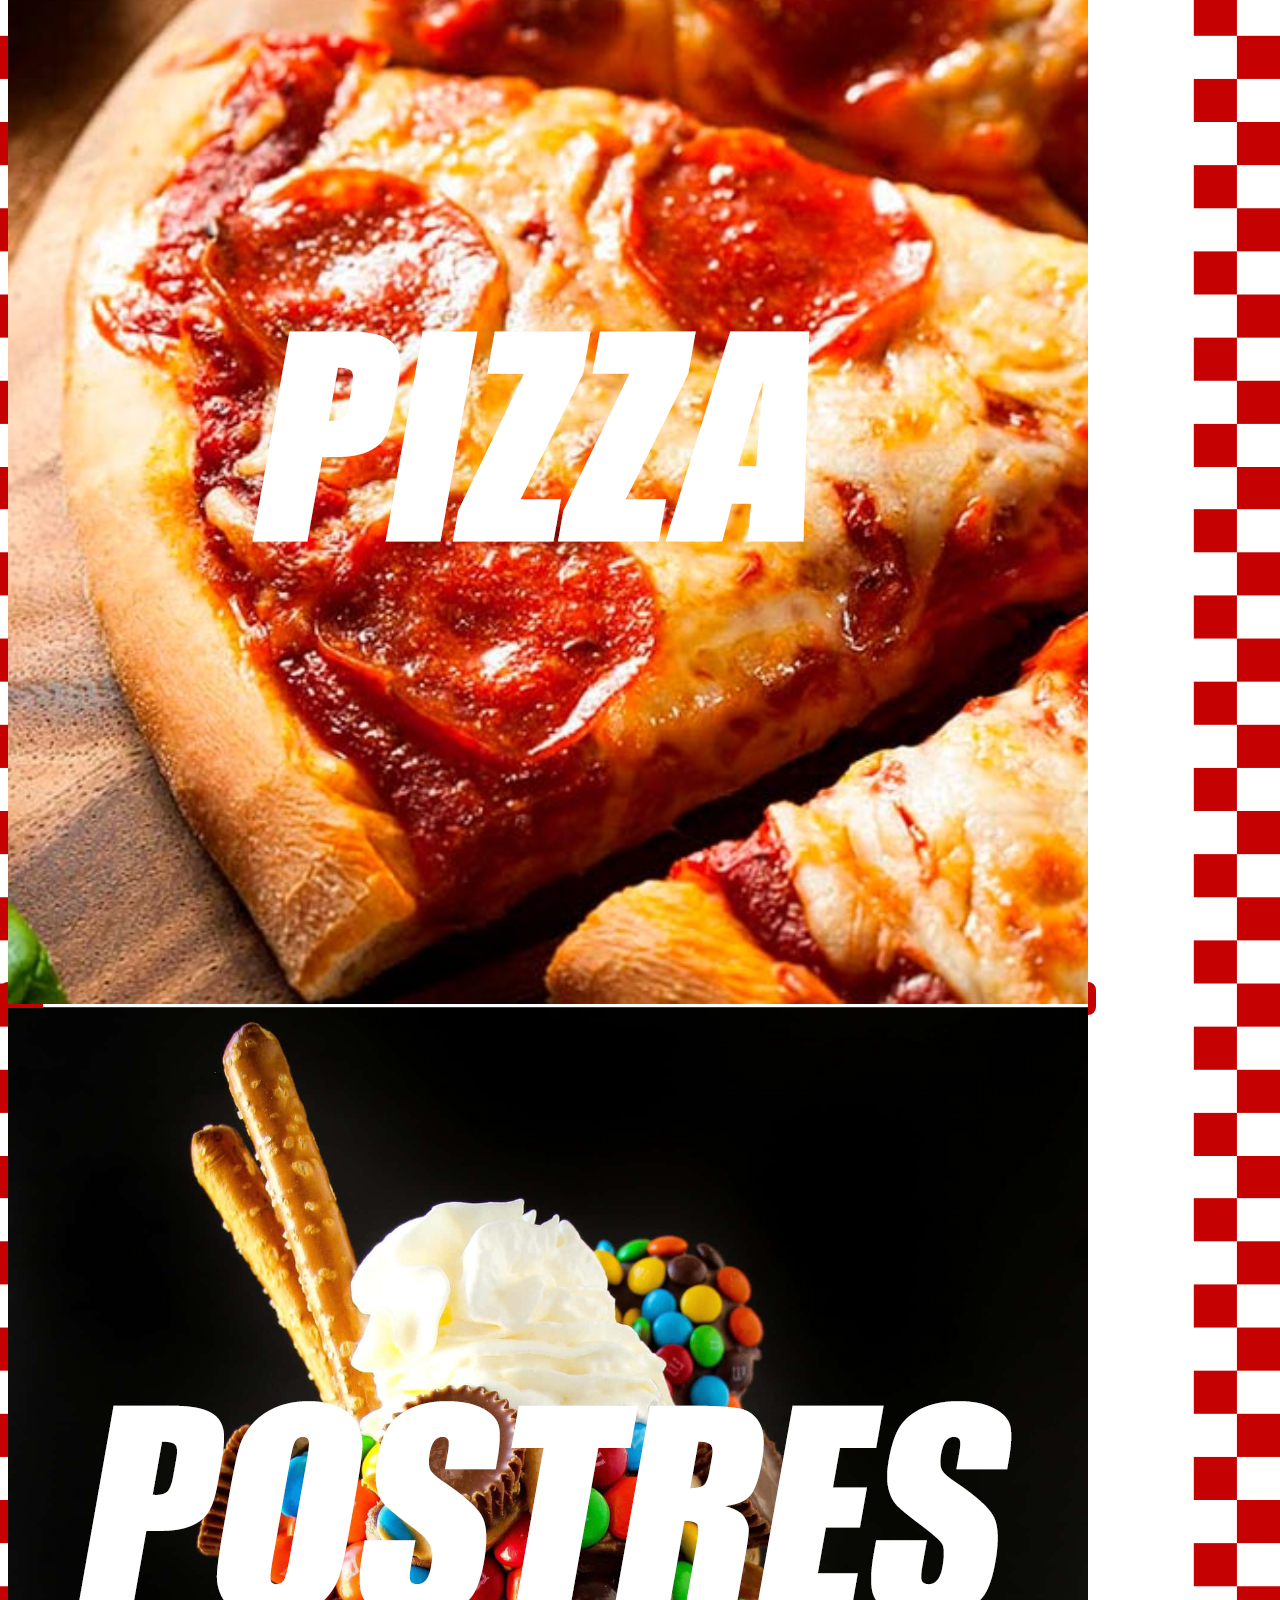
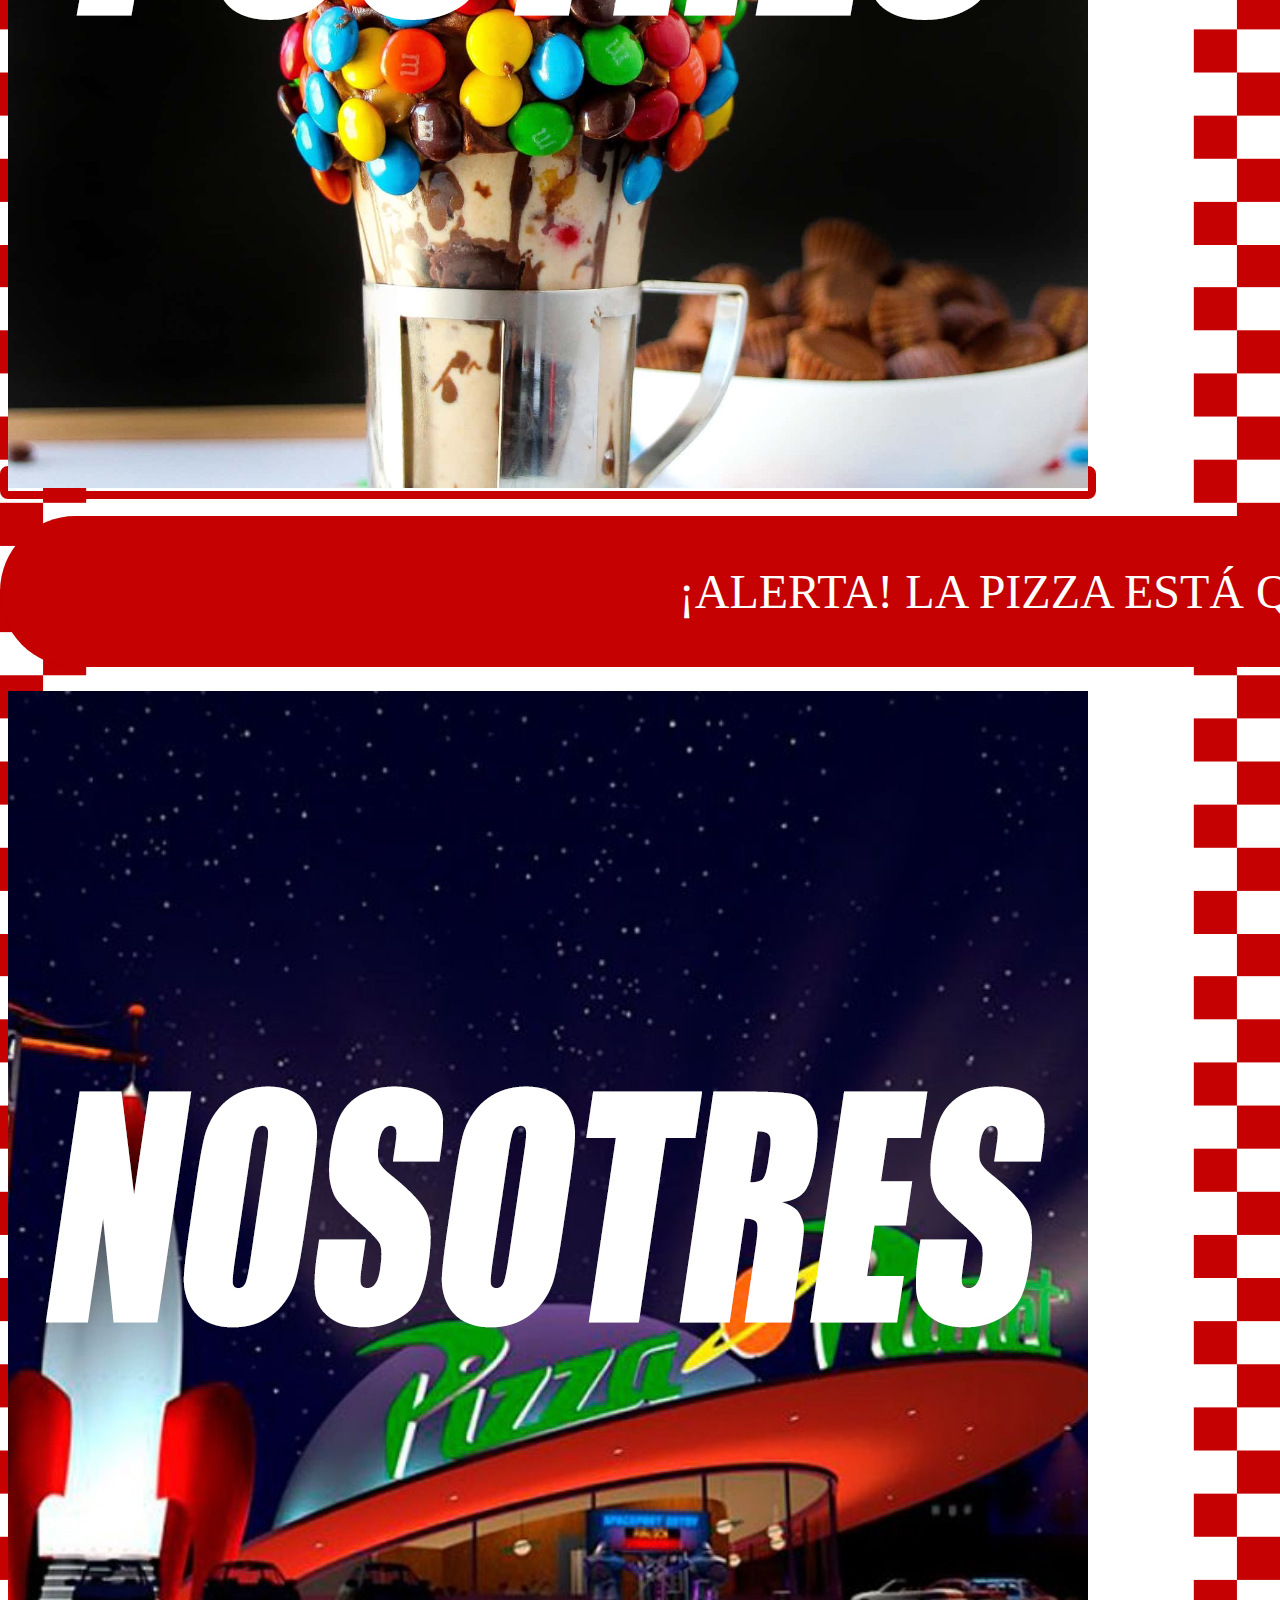
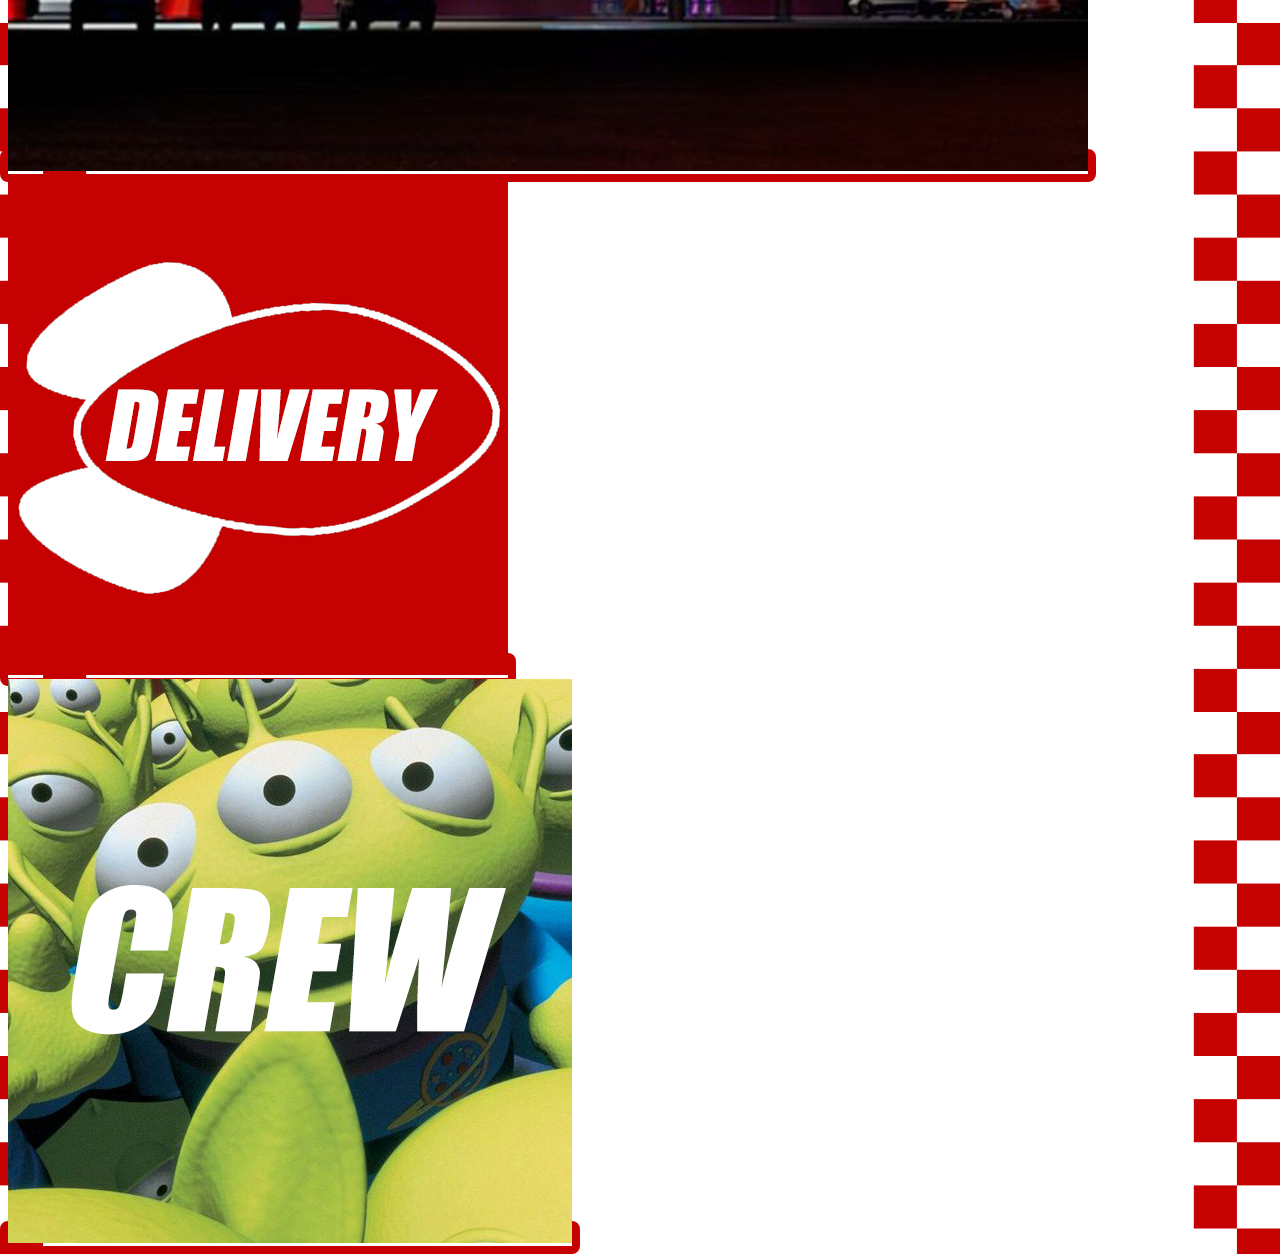
==== commit 6c5b34f2: "Fix: Banner img changed with keyframe working" ====
--- a/index.html
+++ b/index.html
@@ -51,47 +51,48 @@
 <div class="slider">
   <div class="slide-track">
     <div class="slide">
-      <img src="./img/il_fullxfull.2328299146_r556.avif" alt="">
+      <img src="./img/il_fullxfull.jpg" alt="">
     </div>
     <div class="slide">
-      <img src="./img/il_fullxfull.2328299146_r556.avif" alt="">
+      <img src="./img/il_fullxfull.jpg" alt="">
     </div>
     <div class="slide">
-      <img src="./img/il_fullxfull.2328299146_r556.avif" alt="">
+      <img src="./img/il_fullxfull.jpg" alt="">
     </div>
     <div class="slide">
-      <img src="./img/il_fullxfull.2328299146_r556.avif" alt="">
+      <img src="./img/il_fullxfull.jpg" alt="">
     </div>
     <div class="slide">
-      <img src="./img/il_fullxfull.2328299146_r556.avif" alt="">
+      <img src="./img/il_fullxfull.jpg" alt="">
     </div>
     <div class="slide">
-      <img src="./img/il_fullxfull.2328299146_r556.avif" alt="">
+      <img src="./img/il_fullxfull.jpg" alt="">
     </div>
     <div class="slide">
-      <img src="./img/il_fullxfull.2328299146_r556.avif" alt="">
+      <img src="./img/il_fullxfull.jpg" alt="">
     </div>
     <div class="slide">
-      <img src="./img/il_fullxfull.2328299146_r556.avif" alt="">
+      <img src="./img/il_fullxfull.jpg" alt="">
     </div>
     <div class="slide">
-      <img src="./img/il_fullxfull.2328299146_r556.avif" alt="">
+      <img src="./img/il_fullxfull.jpg" alt="">
     </div>
     <div class="slide">
-      <img src="./img/il_fullxfull.2328299146_r556.avif" alt="">
+      <img src="./img/il_fullxfull.jpg" alt="">
     </div>
     <div class="slide">
-      <img src="./img/il_fullxfull.2328299146_r556.avif" alt="">
+      <img src="./img/il_fullxfull.jpg" alt="">
     </div>
     <div class="slide">
-      <img src="./img/il_fullxfull.2328299146_r556.avif" alt="">
+      <img src="./img/il_fullxfull.jpg" alt="">
     </div>
     <div class="slide">
-      <img src="./img/il_fullxfull.2328299146_r556.avif" alt="">
+      <img src="./img/il_fullxfull.jpg" alt="">
     </div>
     <div class="slide">
-      <img src="./img/il_fullxfull.2328299146_r556.avif" alt="">
+      <img src="./img/il_fullxfull.jpg" alt="">
     </div>
+    
   </div>
 </div>
 
